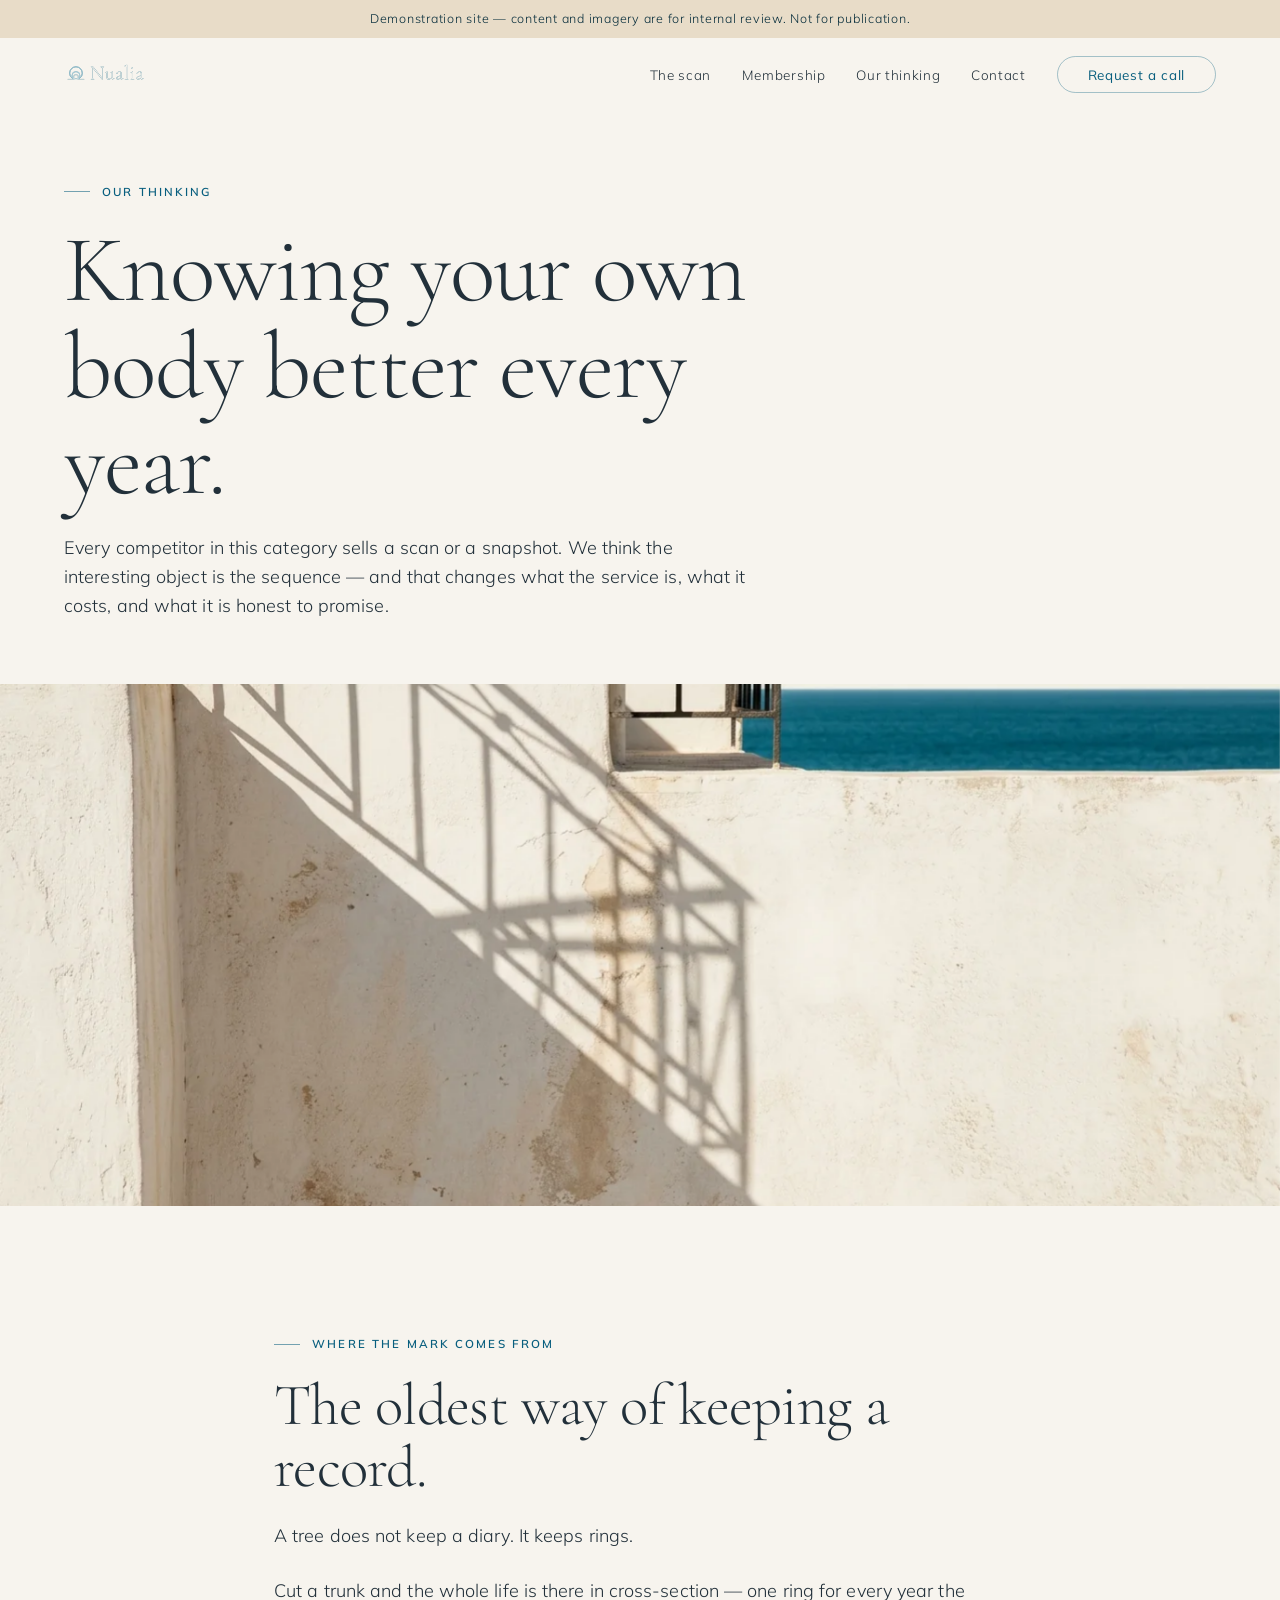
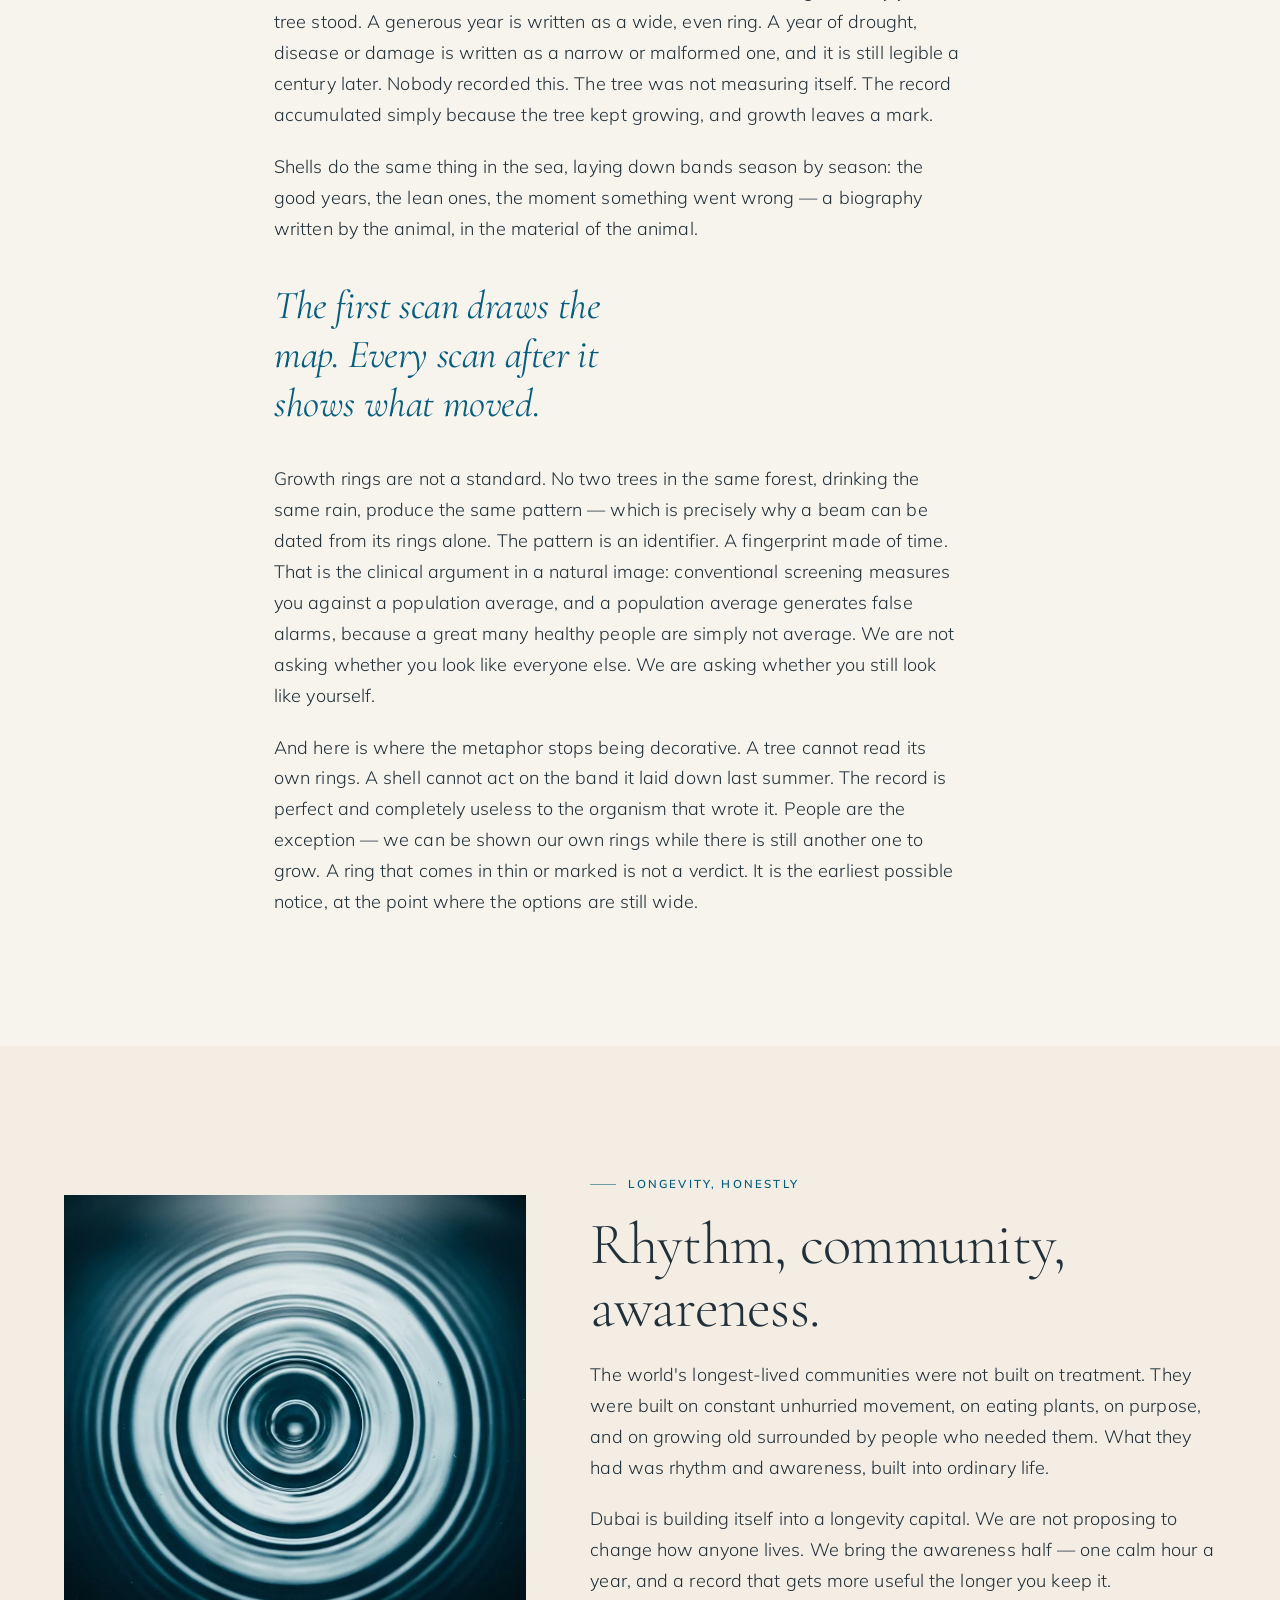
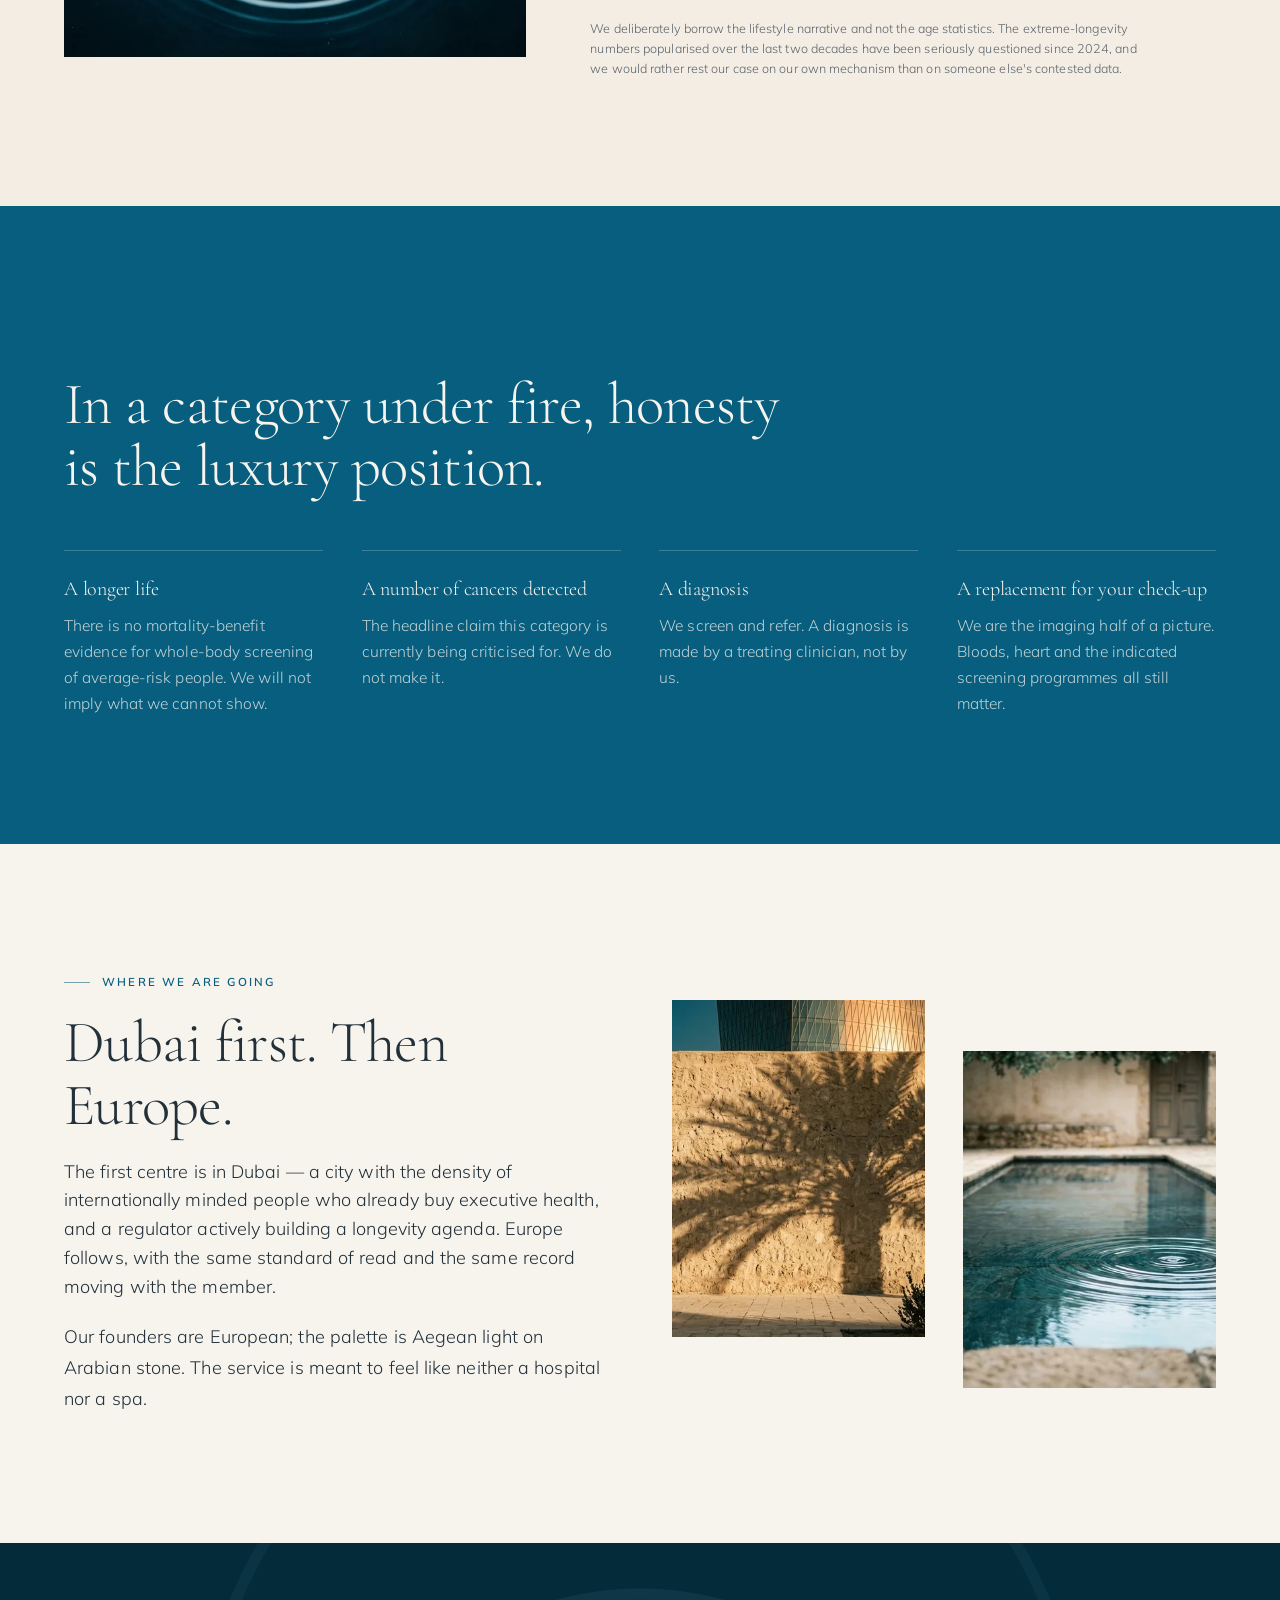
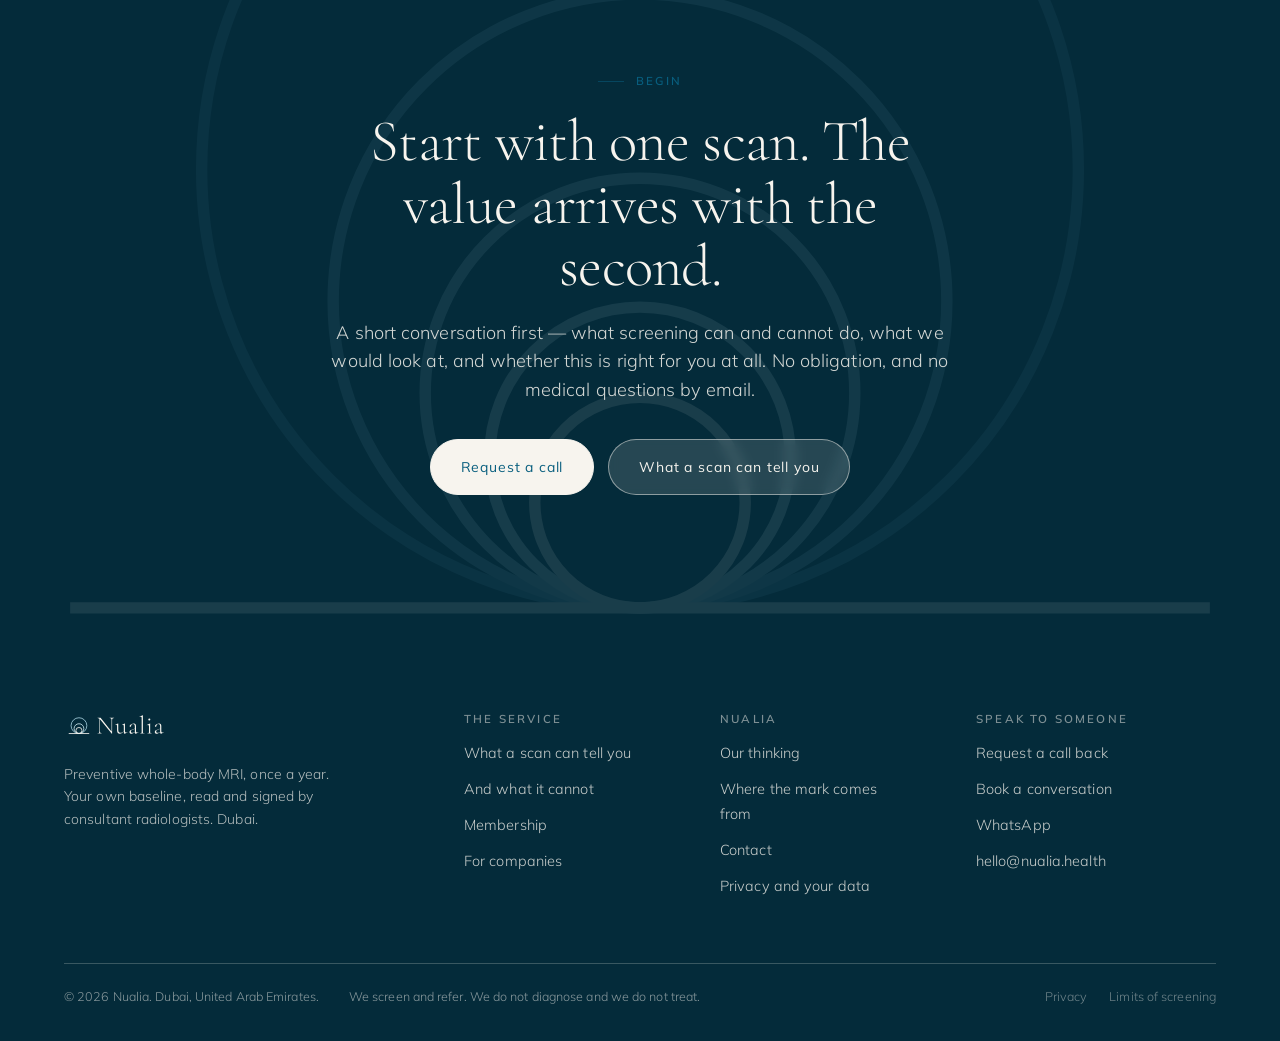
==== approach.html @ 4377509c "Nualia website: initial deploy to GitHub Pages" ====
<!doctype html>
<html lang="en">
<head>
<meta charset="utf-8">
<meta name="viewport" content="width=device-width,initial-scale=1">
<title>Our thinking | Nualia</title>
<meta name="description" content="Why a baseline rather than a scan, where the mark comes from, and what we will and will not claim.">
<meta name="robots" content="noindex,nofollow">
<meta property="og:title" content="Our thinking | Nualia">
<meta property="og:description" content="Why a baseline rather than a scan, where the mark comes from, and what we will and will not claim.">
<meta property="og:type" content="website">
<meta name="theme-color" content="#085E7E">
<link rel="icon" href="assets/logo/favicon.svg" type="image/svg+xml">
<link rel="stylesheet" href="assets/css/site.css">
</head>
<body data-page="approach">
<div class="demo">Demonstration site — content and imagery are for internal review. Not for publication.</div>
<header class="hdr is-stuck">
  <a class="hdr__logo" href="index.html" aria-label="Nualia — home">
    <span style="position:relative;display:block">
      <img class="lit" src="assets/logo/wordmark.svg" alt="Nualia">
      <img class="rev" src="assets/logo/wordmark-reversed.svg" alt="" aria-hidden="true">
    </span>
  </a>
  <button class="hdr__burger" aria-label="Menu" aria-expanded="false"><i></i><i></i></button>
  <nav class="hdr__nav"><a href="the-scan.html">The scan</a><a href="membership.html">Membership</a><a href="approach.html">Our thinking</a><a href="contact.html">Contact</a><a class="btn btn--ghost" href="contact.html">Request a call</a></nav>
</header>
<section class="opener">
  <div class="wrap">
    <p class="eyebrow" data-rise>Our thinking</p>
    <h1 class="d1" data-rise="60">Knowing your own body better every year.</h1>
    <p class="lede" data-rise="120">
      Every competitor in this category sells a scan or a snapshot. We think the
      interesting object is the sequence — and that changes what the service is,
      what it costs, and what it is honest to promise.
    </p>
  </div>
</section>
<section class="band"><img src="assets/img/aegean-stone.webp" srcset="assets/img/aegean-stone-sm.webp 900w, assets/img/aegean-stone.webp 1600w" sizes="100vw" alt="Aegean light falling across cut stone" loading="lazy" decoding="async"></section><section class="section" id="ring">
  <div class="wrap" style="max-width:860px">
    <p class="eyebrow" data-rise>Where the mark comes from</p>
    <h2 class="d2" data-rise="60">The oldest way of keeping a record.</h2>
    <p class="lede" style="margin:22px 0 26px" data-rise="100">
      A tree does not keep a diary. It keeps rings.
    </p>
    <p data-rise="120">
      Cut a trunk and the whole life is there in cross-section — one ring for every year
      the tree stood. A generous year is written as a wide, even ring. A year of drought,
      disease or damage is written as a narrow or malformed one, and it is still legible
      a century later. Nobody recorded this. The tree was not measuring itself. The record
      accumulated simply because the tree kept growing, and growth leaves a mark.
    </p>
    <p data-rise="140">
      Shells do the same thing in the sea, laying down bands season by season: the good
      years, the lean ones, the moment something went wrong — a biography written by the
      animal, in the material of the animal.
    </p>
    <p class="pull" style="margin:36px 0" data-rise="160">
      The first scan draws the map. Every scan after it shows what moved.
    </p>
    <p data-rise="180">
      Growth rings are not a standard. No two trees in the same forest, drinking the same
      rain, produce the same pattern — which is precisely why a beam can be dated from its
      rings alone. The pattern is an identifier. A fingerprint made of time. That is the
      clinical argument in a natural image: conventional screening measures you against a
      population average, and a population average generates false alarms, because a great
      many healthy people are simply not average. We are not asking whether you look like
      everyone else. We are asking whether you still look like yourself.
    </p>
    <p data-rise="200">
      And here is where the metaphor stops being decorative. A tree cannot read its own
      rings. A shell cannot act on the band it laid down last summer. The record is
      perfect and completely useless to the organism that wrote it. People are the
      exception — we can be shown our own rings while there is still another one to grow.
      A ring that comes in thin or marked is not a verdict. It is the earliest possible
      notice, at the point where the options are still wide.
    </p>
  </div>
</section><section class="section bg-dune">
  <div class="wrap">
    <div class="split split--wide-r">
      <figure class="figure figure--square zoom" style="margin:0" data-rise>
        <img src="assets/img/ripples.webp" srcset="assets/img/ripples-sm.webp 900w, assets/img/ripples.webp 1600w" sizes="(min-width:900px) 42vw, 100vw" alt="Concentric ripples crossing still water" loading="lazy" decoding="async">
      </figure>
      <div class="stack">
        <p class="eyebrow" data-rise>Longevity, honestly</p>
        <h2 class="d2" data-rise="60">Rhythm, community, awareness.</h2>
        <p data-rise="120">
          The world's longest-lived communities were not built on treatment. They were
          built on constant unhurried movement, on eating plants, on purpose, and on
          growing old surrounded by people who needed them. What they had was rhythm and
          awareness, built into ordinary life.
        </p>
        <p data-rise="150">
          Dubai is building itself into a longevity capital. We are not proposing to
          change how anyone lives. We bring the awareness half — one calm hour a year,
          and a record that gets more useful the longer you keep it.
        </p>
        <p class="note" style="margin-top:8px" data-rise="170">
          We deliberately borrow the lifestyle narrative and not the age statistics. The
          extreme-longevity numbers popularised over the last two decades have been
          seriously questioned since 2024, and we would rather rest our case on our own
          mechanism than on someone else's contested data.
        </p>
      </div>
    </div>
  </div>
</section><section class="section bg-lagoon">
  <div class="wrap">
    <div style="max-width:720px;margin-bottom:clamp(32px,4vw,54px)">
      <p class="eyebrow" data-rise>What we will never claim</p>
      <h2 class="d2" data-rise="60">In a category under fire, honesty is the luxury position.</h2>
    </div>
    <div class="cards cards--4"><div class="card" data-rise="0"><h3 class="d4">A longer life</h3><p>There is no mortality-benefit evidence for whole-body screening of average-risk people. We will not imply what we cannot show.</p></div><div class="card" data-rise="70"><h3 class="d4">A number of cancers detected</h3><p>The headline claim this category is currently being criticised for. We do not make it.</p></div><div class="card" data-rise="140"><h3 class="d4">A diagnosis</h3><p>We screen and refer. A diagnosis is made by a treating clinician, not by us.</p></div><div class="card" data-rise="210"><h3 class="d4">A replacement for your check-up</h3><p>We are the imaging half of a picture. Bloods, heart and the indicated screening programmes all still matter.</p></div></div>
  </div>
</section><section class="section">
  <div class="wrap">
    <div class="split">
      <div class="stack">
        <p class="eyebrow" data-rise>Where we are going</p>
        <h2 class="d2" data-rise="60">Dubai first. Then Europe.</h2>
        <p class="lede" data-rise="120">
          The first centre is in Dubai — a city with the density of internationally minded
          people who already buy executive health, and a regulator actively building a
          longevity agenda. Europe follows, with the same standard of read and the same
          record moving with the member.
        </p>
        <p data-rise="150">
          Our founders are European; the palette is Aegean light on Arabian stone. The
          service is meant to feel like neither a hospital nor a spa.
        </p>
      </div>
      <div class="cards cards--2" data-rise="90">
        <figure class="figure figure--tall zoom" style="margin:0"><img src="assets/img/dubai.webp" srcset="assets/img/dubai-sm.webp 900w, assets/img/dubai.webp 1600w" sizes="(min-width:900px) 24vw, 50vw" alt="Dubai at golden hour, seen low and quiet" loading="lazy" decoding="async"></figure>
        <figure class="figure figure--tall zoom" style="margin:0;margin-top:clamp(20px,4vw,56px)"><img src="assets/img/courtyard-water.webp" srcset="assets/img/courtyard-water-sm.webp 900w, assets/img/courtyard-water.webp 1600w" sizes="(min-width:900px) 24vw, 50vw" alt="Still water in a shaded courtyard" loading="lazy" decoding="async"></figure>
      </div>
    </div>
  </div>
</section><section class="section bg-deep bleed">
  <img class="bleed__mark" src="assets/logo/mark-reversed.svg" alt="" aria-hidden="true">
  <div class="wrap centred" style="position:relative;max-width:760px">
    <p class="eyebrow centred" data-rise>Begin</p>
    <h2 class="d2" data-rise="60">Start with one scan. The value arrives with the second.</h2>
    <p class="lede" style="color:rgba(247,244,238,.85);margin-top:20px" data-rise="120">
      A short conversation first — what screening can and cannot do, what we would look at,
      and whether this is right for you at all. No obligation, and no medical questions by email.
    </p>
    <div class="btns" style="justify-content:center;margin-top:34px" data-rise="180">
      <a class="btn btn--light" href="contact.html">Request a call</a>
      <a class="btn btn--onhero" href="the-scan.html">What a scan can tell you</a>
    </div>
  </div>
</section>
<footer class="ftr">
  <div class="wrap">
    <div class="ftr__top">
      <div class="ftr__logo">
        <img src="assets/logo/wordmark-reversed.svg" alt="Nualia">
        <p class="small" style="color:rgba(247,244,238,.72);max-width:34ch">
          Preventive whole-body MRI, once a year. Your own baseline, read and signed
          by consultant radiologists. Dubai.
        </p>
      </div>
      <div>
        <h4>The service</h4>
        <ul>
          <li><a href="the-scan.html">What a scan can tell you</a></li>
          <li><a href="the-scan.html#limits">And what it cannot</a></li>
          <li><a href="membership.html">Membership</a></li>
          <li><a href="membership.html#corporate">For companies</a></li>
        </ul>
      </div>
      <div>
        <h4>Nualia</h4>
        <ul>
          <li><a href="approach.html">Our thinking</a></li>
          <li><a href="approach.html#ring">Where the mark comes from</a></li>
          <li><a href="contact.html">Contact</a></li>
          <li><a href="privacy.html">Privacy and your data</a></li>
        </ul>
      </div>
      <div>
        <h4>Speak to someone</h4>
        <ul>
          <li><a href="contact.html">Request a call back</a></li>
          <li><a href="contact.html#book">Book a conversation</a></li>
          <li><a href="contact.html#whatsapp">WhatsApp</a></li>
          <li><a href="mailto:hello@nualia.health">hello@nualia.health</a></li>
        </ul>
      </div>
    </div>
    <div class="ftr__bottom">
      <span>&copy; 2026 Nualia. Dubai, United Arab Emirates.</span>
      <span>We screen and refer. We do not diagnose and we do not treat.</span>
      <nav>
        <a href="privacy.html">Privacy</a>
        <a href="the-scan.html#limits">Limits of screening</a>
      </nav>
    </div>
  </div>
</footer>
<script src="assets/js/site.js" defer></script>
</body>
</html>
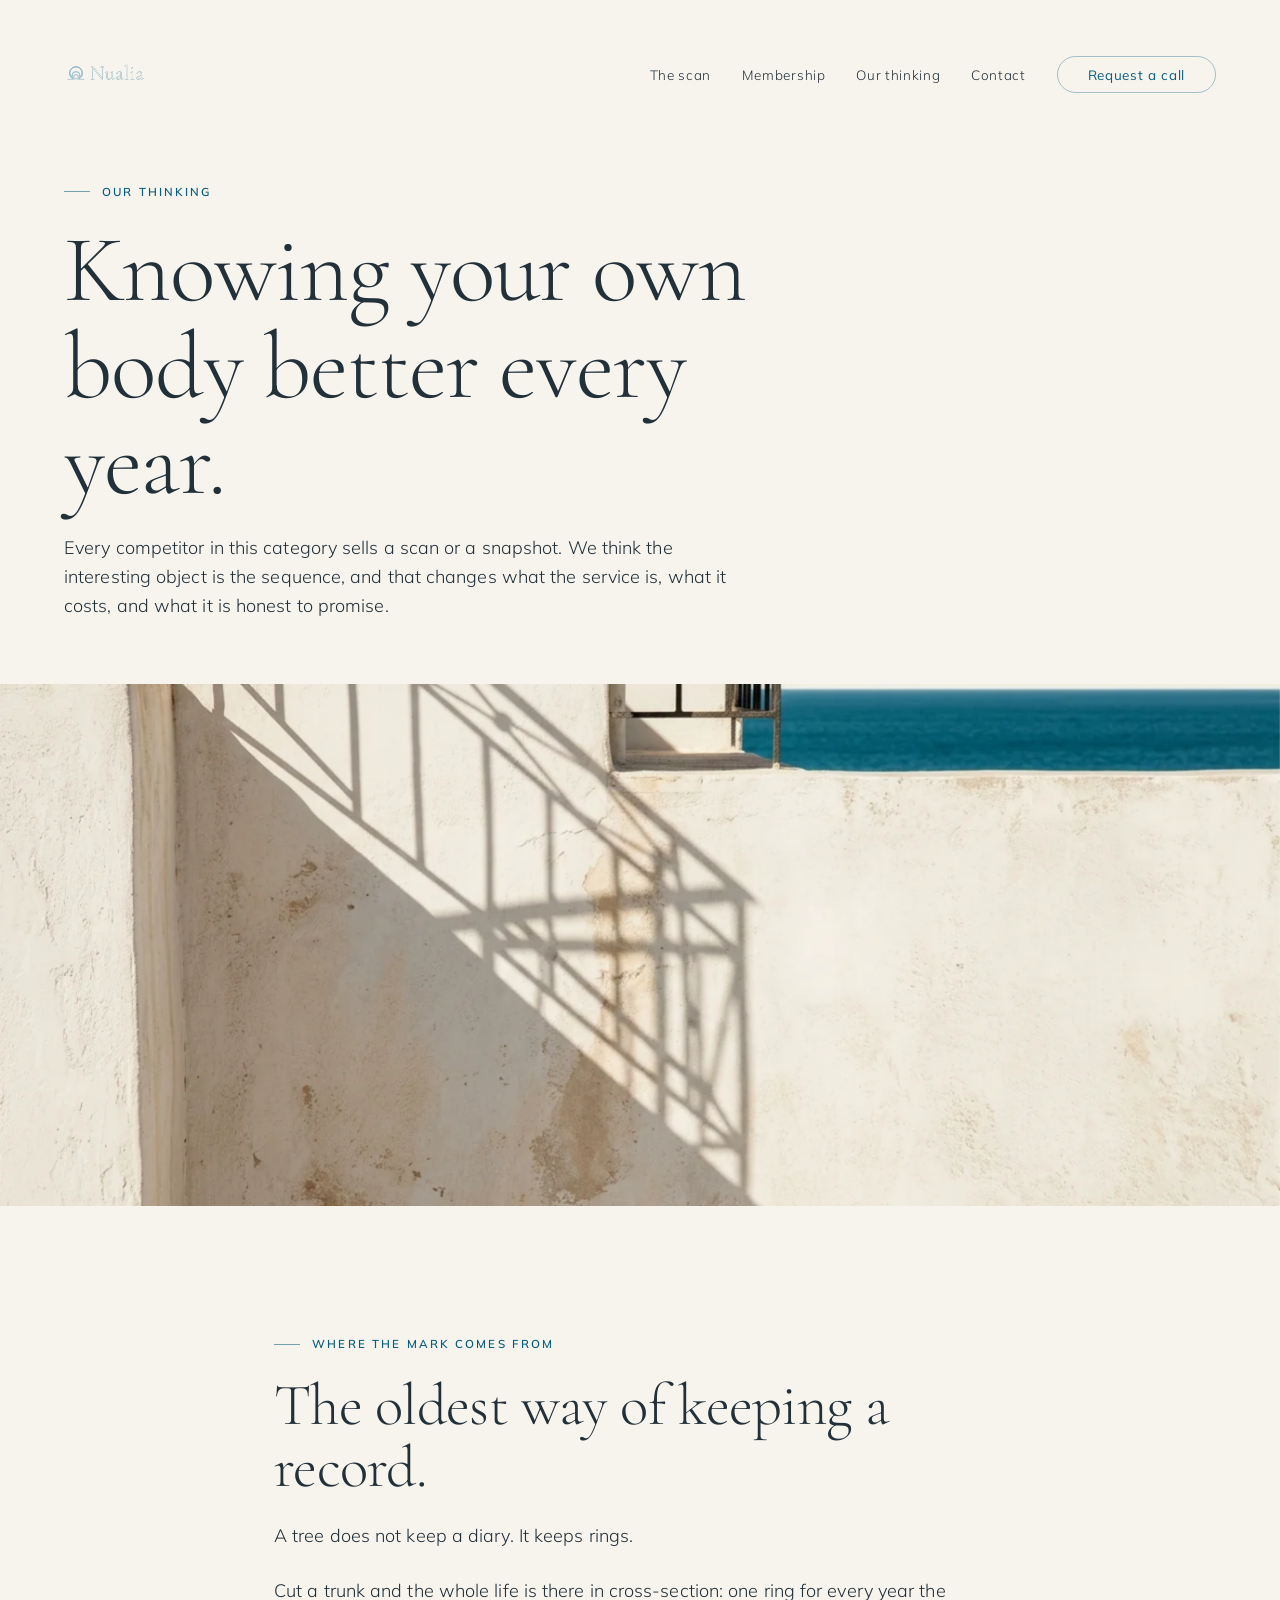
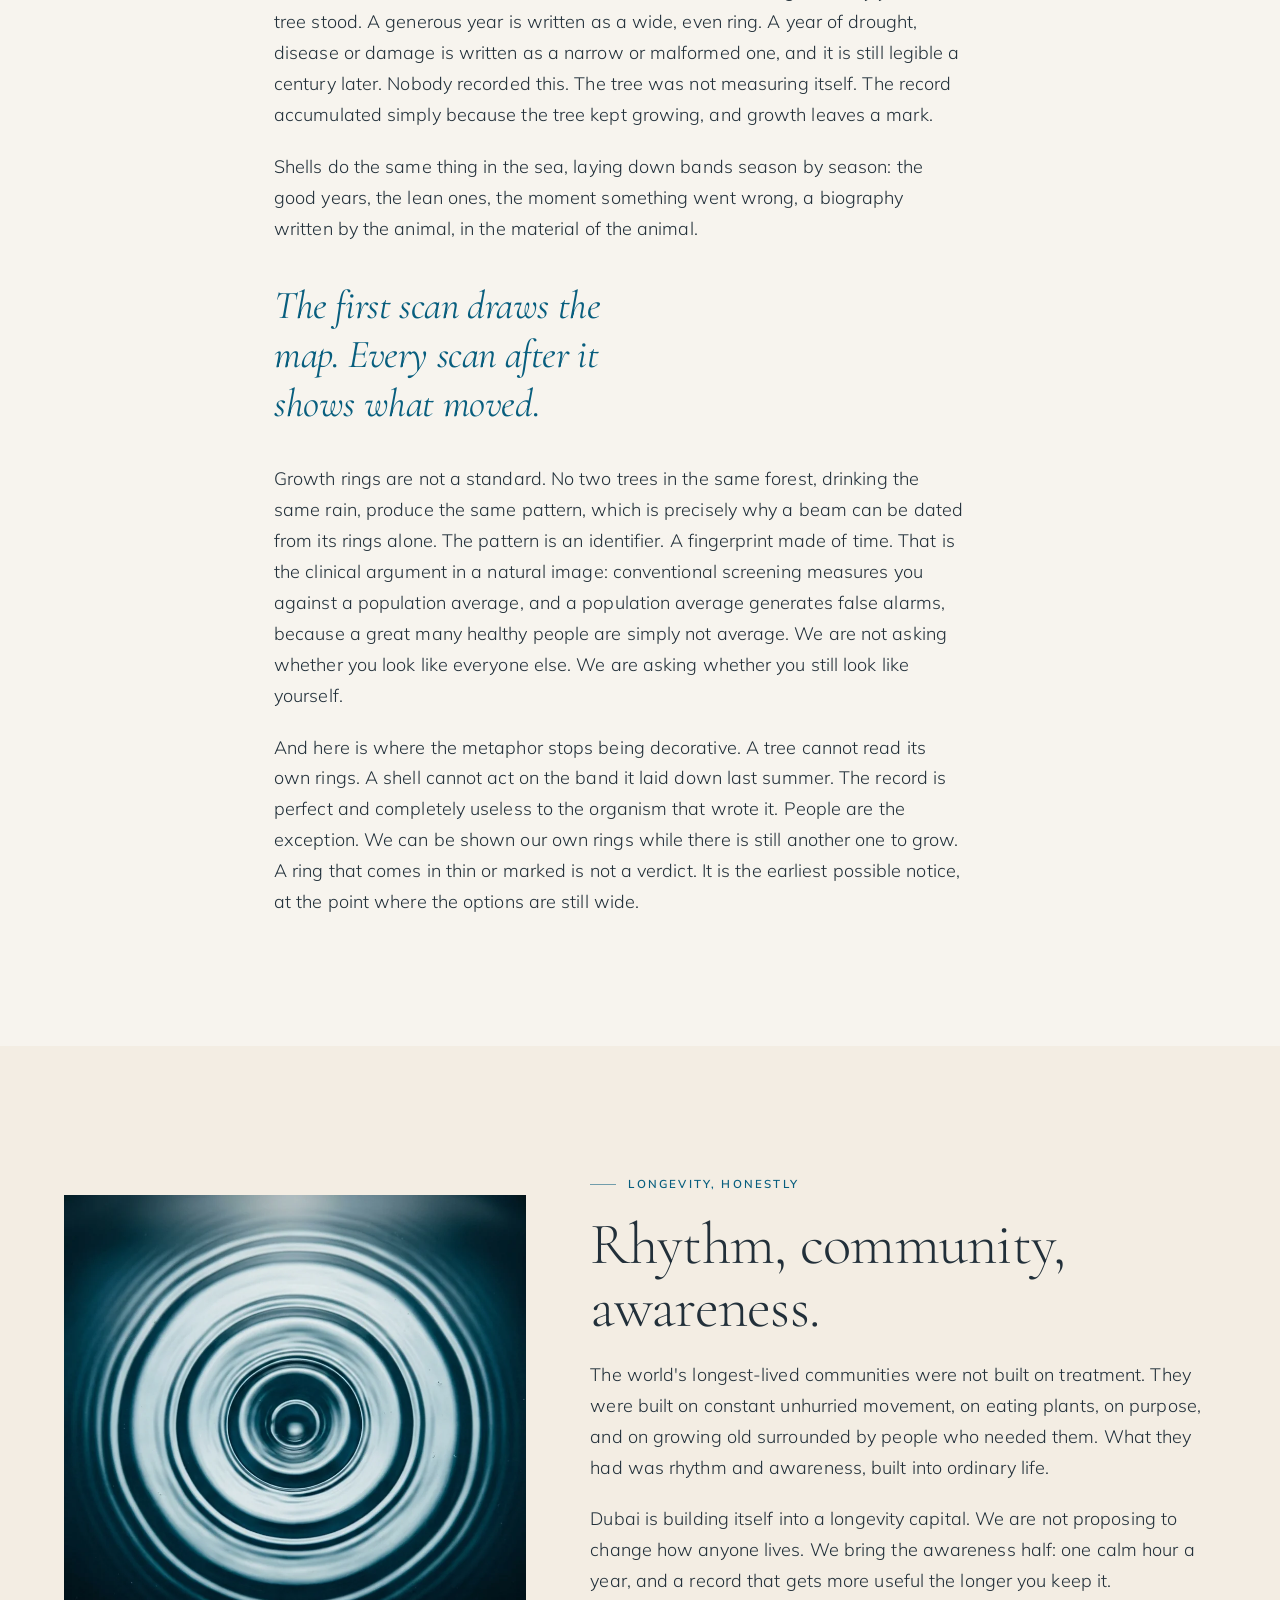
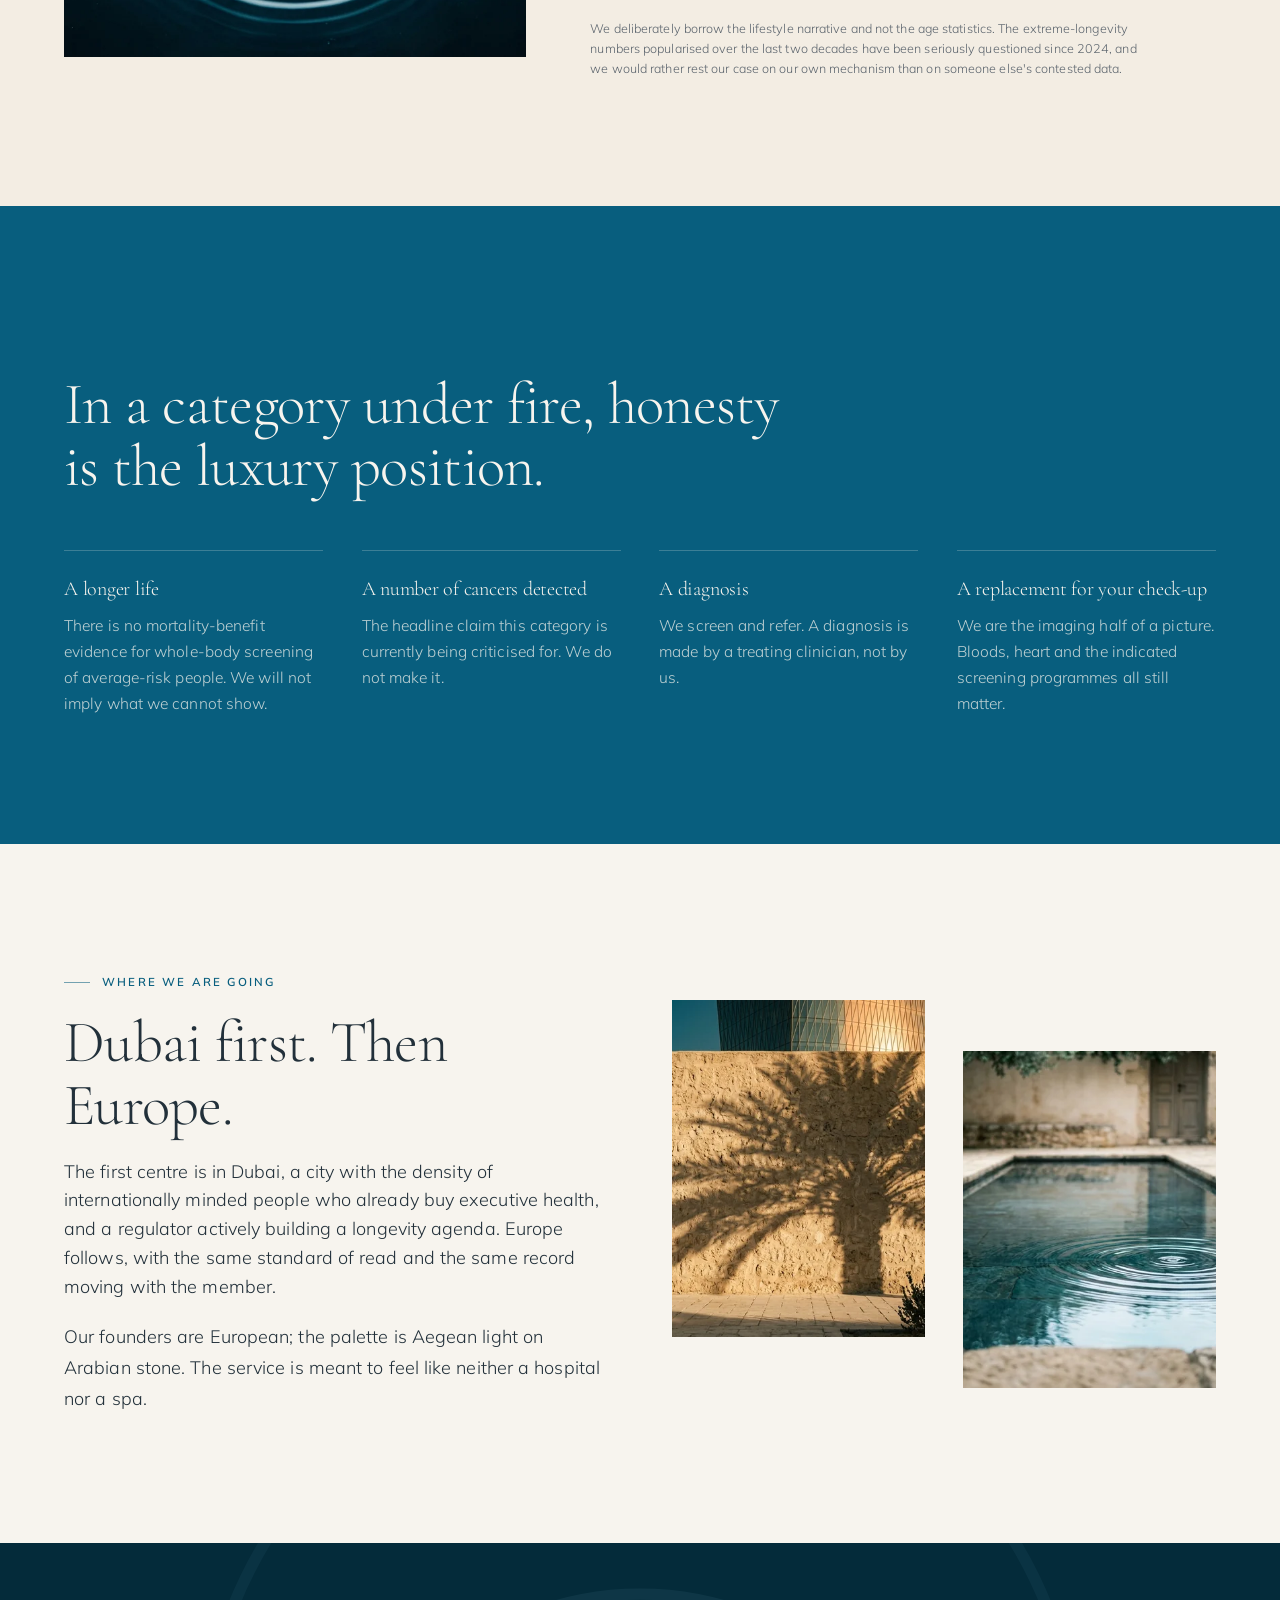
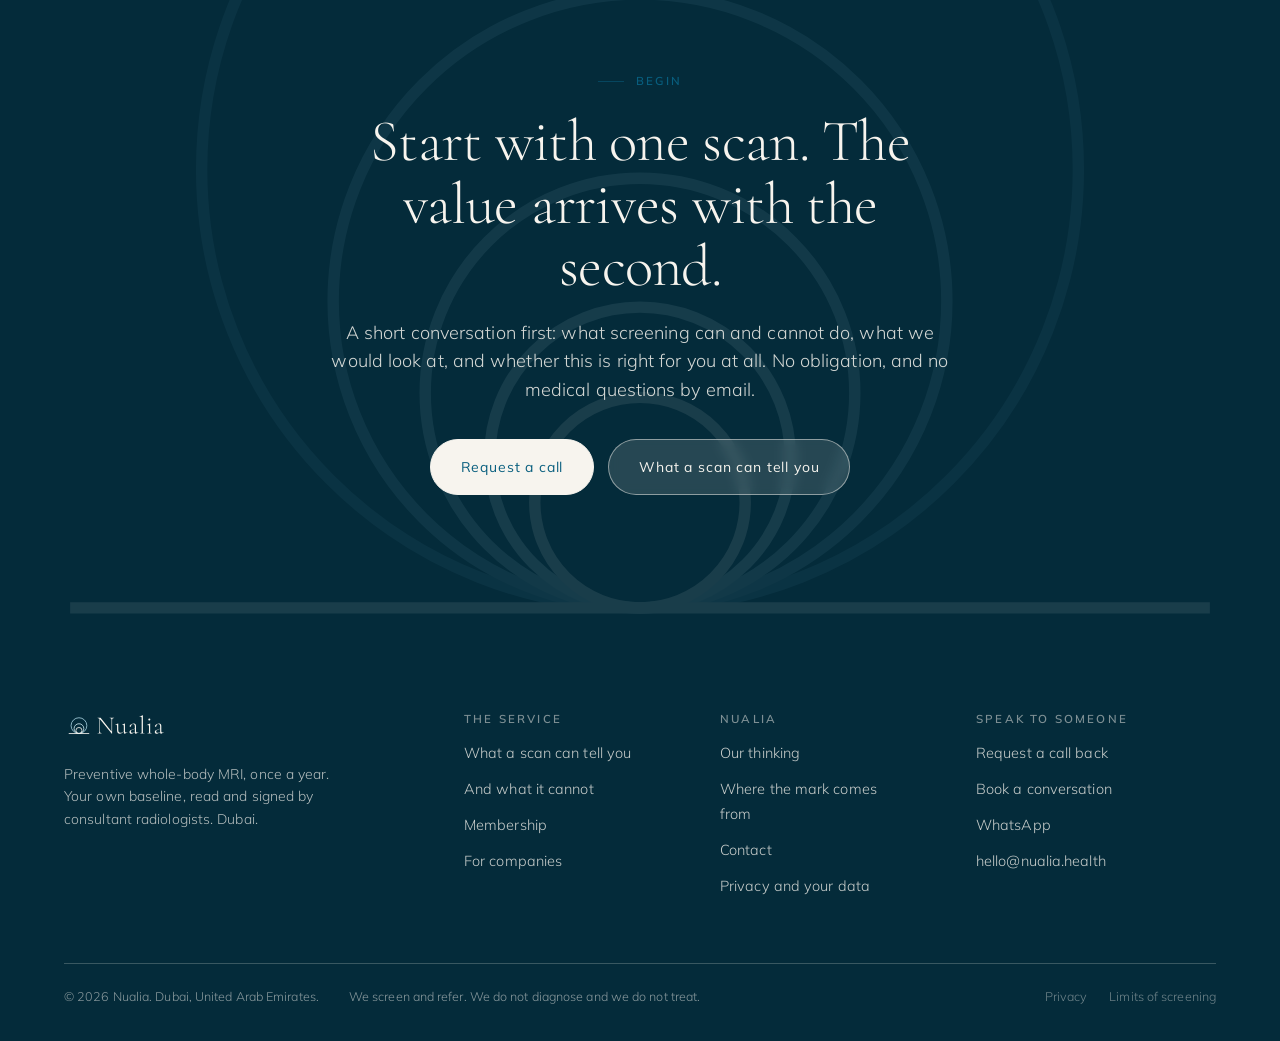
==== commit e008a342: "Remove demonstration banner and replace em dashes" ====
--- a/approach.html
+++ b/approach.html
@@ -14,9 +14,8 @@
 <link rel="stylesheet" href="assets/css/site.css">
 </head>
 <body data-page="approach">
-<div class="demo">Demonstration site — content and imagery are for internal review. Not for publication.</div>
 <header class="hdr is-stuck">
-  <a class="hdr__logo" href="index.html" aria-label="Nualia — home">
+  <a class="hdr__logo" href="index.html" aria-label="Nualia home">
     <span style="position:relative;display:block">
       <img class="lit" src="assets/logo/wordmark.svg" alt="Nualia">
       <img class="rev" src="assets/logo/wordmark-reversed.svg" alt="" aria-hidden="true">
@@ -31,7 +30,7 @@
     <h1 class="d1" data-rise="60">Knowing your own body better every year.</h1>
     <p class="lede" data-rise="120">
       Every competitor in this category sells a scan or a snapshot. We think the
-      interesting object is the sequence — and that changes what the service is,
+      interesting object is the sequence, and that changes what the service is,
       what it costs, and what it is honest to promise.
     </p>
   </div>
@@ -44,7 +43,7 @@
       A tree does not keep a diary. It keeps rings.
     </p>
     <p data-rise="120">
-      Cut a trunk and the whole life is there in cross-section — one ring for every year
+      Cut a trunk and the whole life is there in cross-section: one ring for every year
       the tree stood. A generous year is written as a wide, even ring. A year of drought,
       disease or damage is written as a narrow or malformed one, and it is still legible
       a century later. Nobody recorded this. The tree was not measuring itself. The record
@@ -52,7 +51,7 @@
     </p>
     <p data-rise="140">
       Shells do the same thing in the sea, laying down bands season by season: the good
-      years, the lean ones, the moment something went wrong — a biography written by the
+      years, the lean ones, the moment something went wrong, a biography written by the
       animal, in the material of the animal.
     </p>
     <p class="pull" style="margin:36px 0" data-rise="160">
@@ -60,7 +59,7 @@
     </p>
     <p data-rise="180">
       Growth rings are not a standard. No two trees in the same forest, drinking the same
-      rain, produce the same pattern — which is precisely why a beam can be dated from its
+      rain, produce the same pattern, which is precisely why a beam can be dated from its
       rings alone. The pattern is an identifier. A fingerprint made of time. That is the
       clinical argument in a natural image: conventional screening measures you against a
       population average, and a population average generates false alarms, because a great
@@ -71,7 +70,7 @@
       And here is where the metaphor stops being decorative. A tree cannot read its own
       rings. A shell cannot act on the band it laid down last summer. The record is
       perfect and completely useless to the organism that wrote it. People are the
-      exception — we can be shown our own rings while there is still another one to grow.
+      exception. We can be shown our own rings while there is still another one to grow.
       A ring that comes in thin or marked is not a verdict. It is the earliest possible
       notice, at the point where the options are still wide.
     </p>
@@ -93,7 +92,7 @@
         </p>
         <p data-rise="150">
           Dubai is building itself into a longevity capital. We are not proposing to
-          change how anyone lives. We bring the awareness half — one calm hour a year,
+          change how anyone lives. We bring the awareness half: one calm hour a year,
           and a record that gets more useful the longer you keep it.
         </p>
         <p class="note" style="margin-top:8px" data-rise="170">
@@ -120,7 +119,7 @@
         <p class="eyebrow" data-rise>Where we are going</p>
         <h2 class="d2" data-rise="60">Dubai first. Then Europe.</h2>
         <p class="lede" data-rise="120">
-          The first centre is in Dubai — a city with the density of internationally minded
+          The first centre is in Dubai, a city with the density of internationally minded
           people who already buy executive health, and a regulator actively building a
           longevity agenda. Europe follows, with the same standard of read and the same
           record moving with the member.
@@ -142,7 +141,7 @@
     <p class="eyebrow centred" data-rise>Begin</p>
     <h2 class="d2" data-rise="60">Start with one scan. The value arrives with the second.</h2>
     <p class="lede" style="color:rgba(247,244,238,.85);margin-top:20px" data-rise="120">
-      A short conversation first — what screening can and cannot do, what we would look at,
+      A short conversation first: what screening can and cannot do, what we would look at,
       and whether this is right for you at all. No obligation, and no medical questions by email.
     </p>
     <div class="btns" style="justify-content:center;margin-top:34px" data-rise="180">
--- a/assets/css/site.css
+++ b/assets/css/site.css
@@ -1,5 +1,5 @@
 /* ==========================================================================
-   Nualia — site stylesheet
+   Nualia: site stylesheet
    Built on the Oasis Light palette and the Cormorant Garamond / Mulish pairing.
    Nothing here invents a colour or a typeface; every token comes from the
    brand system. Cormorant is display-only above ~18px, per the type rule.
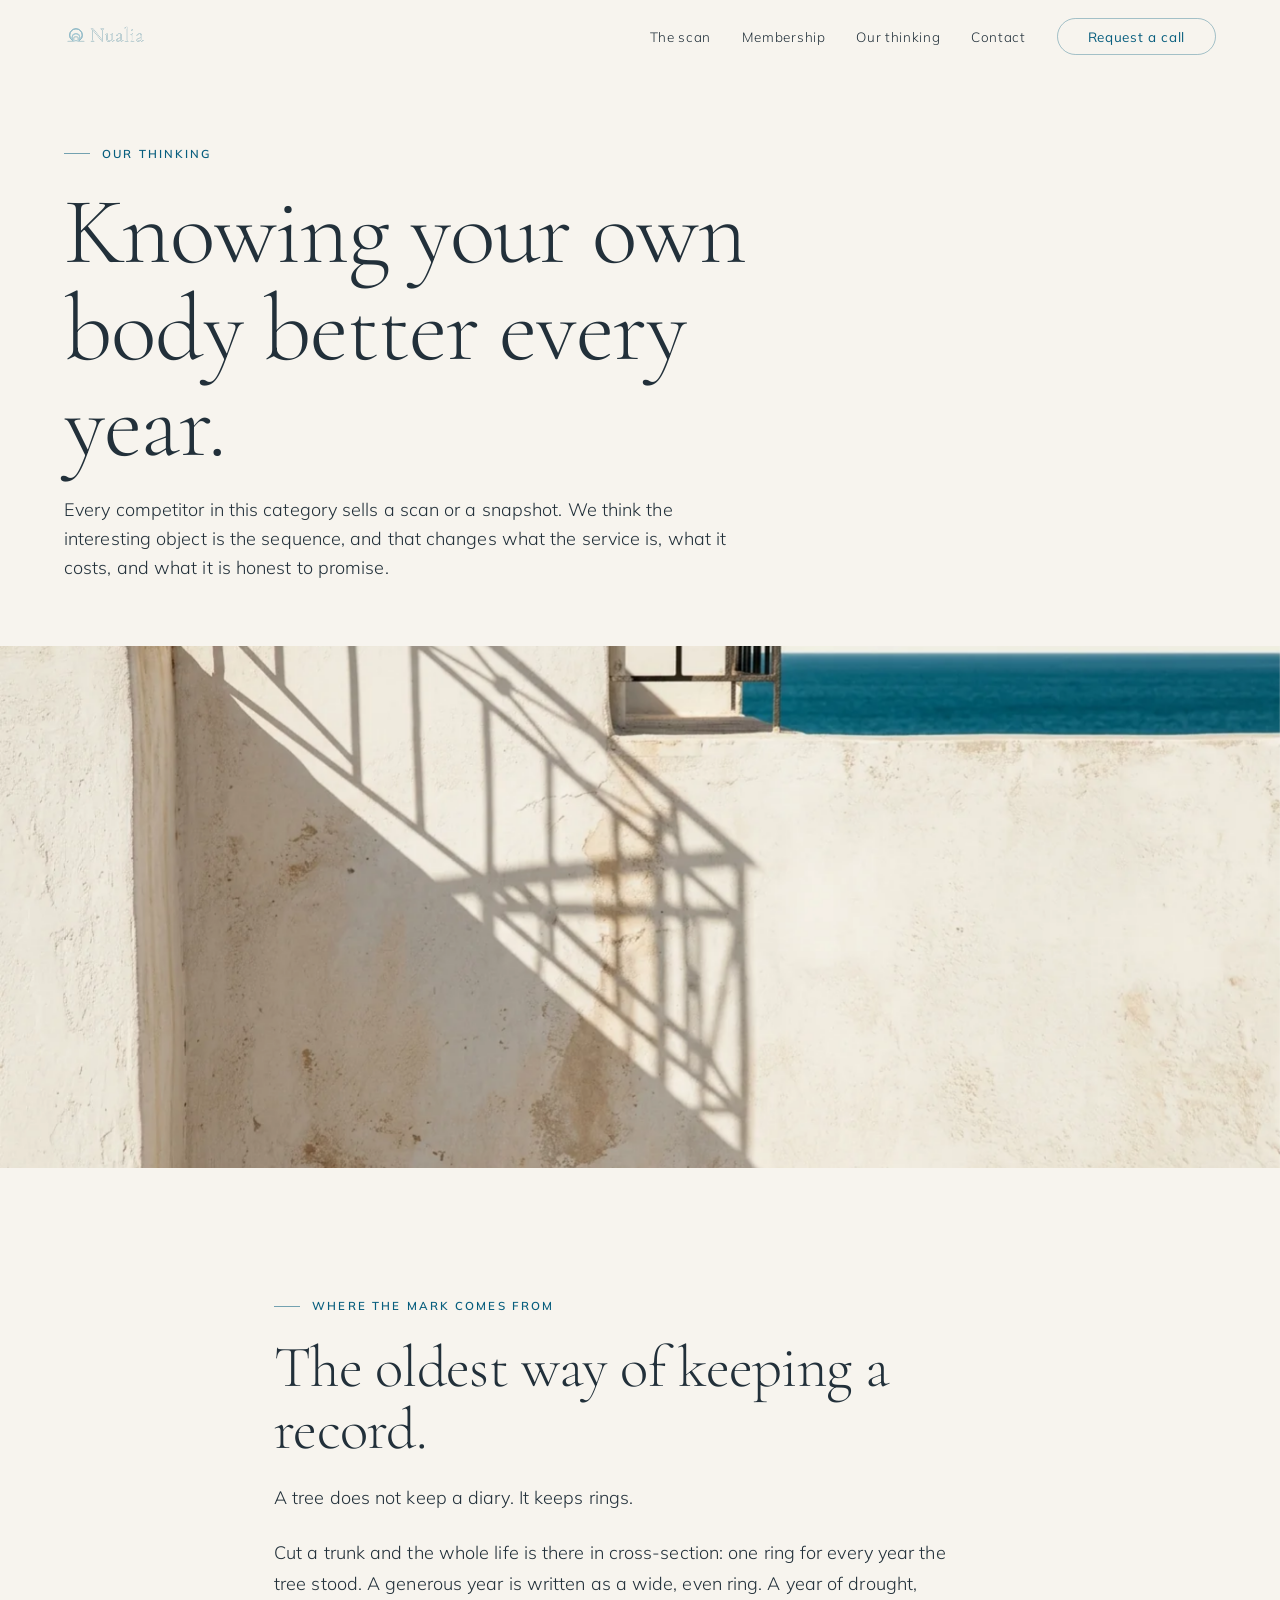
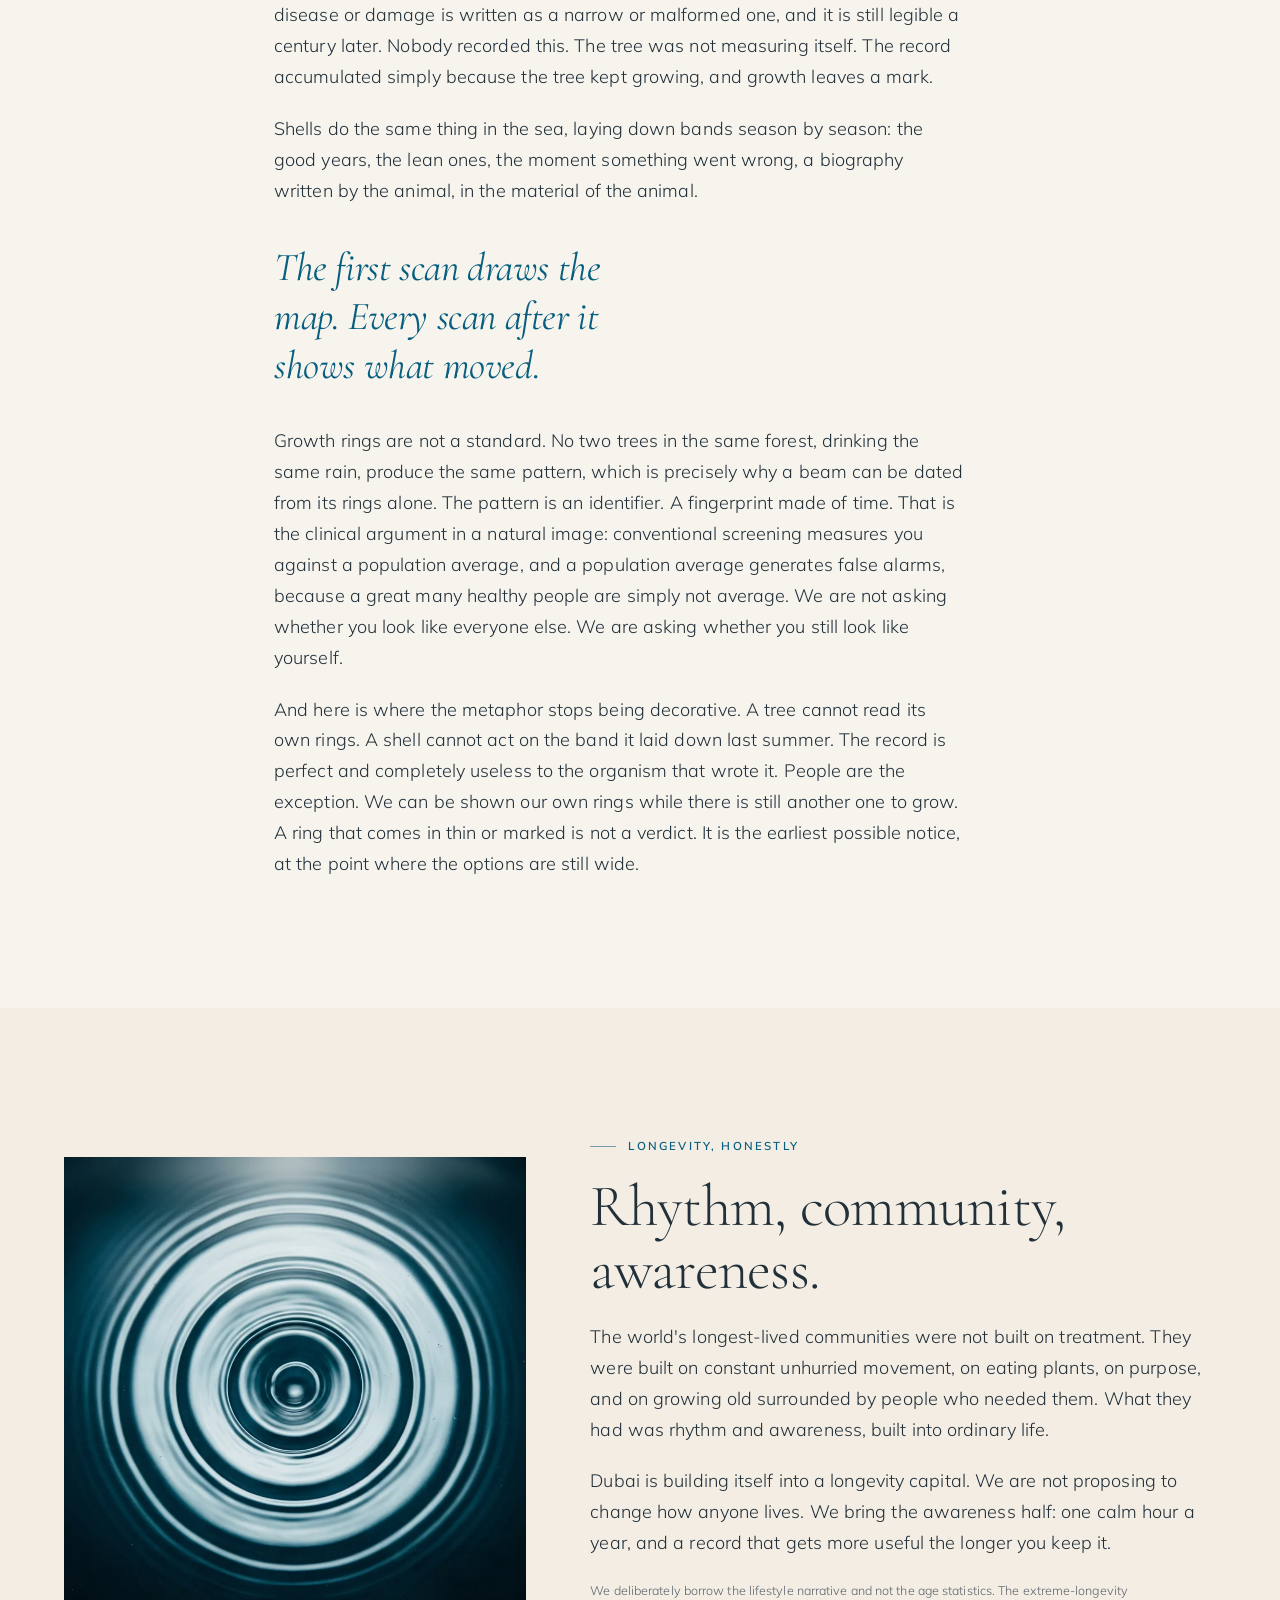
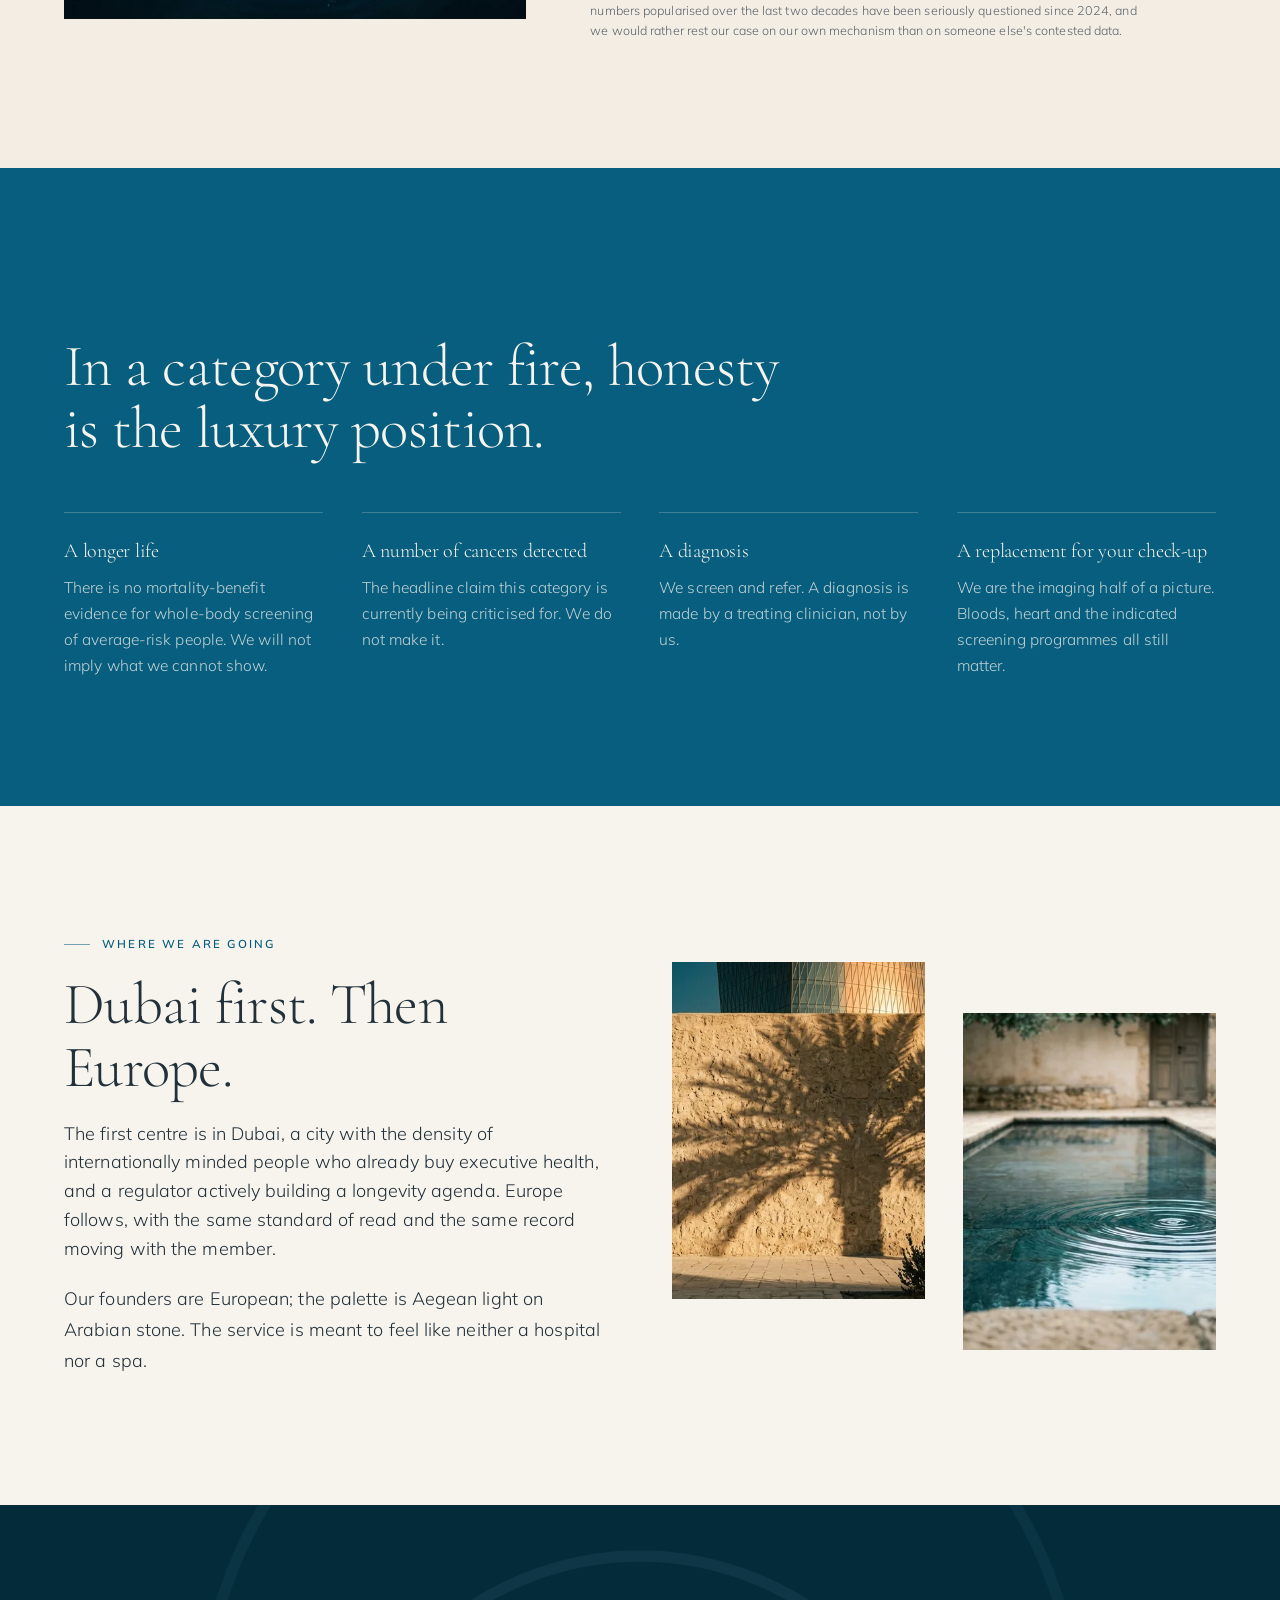
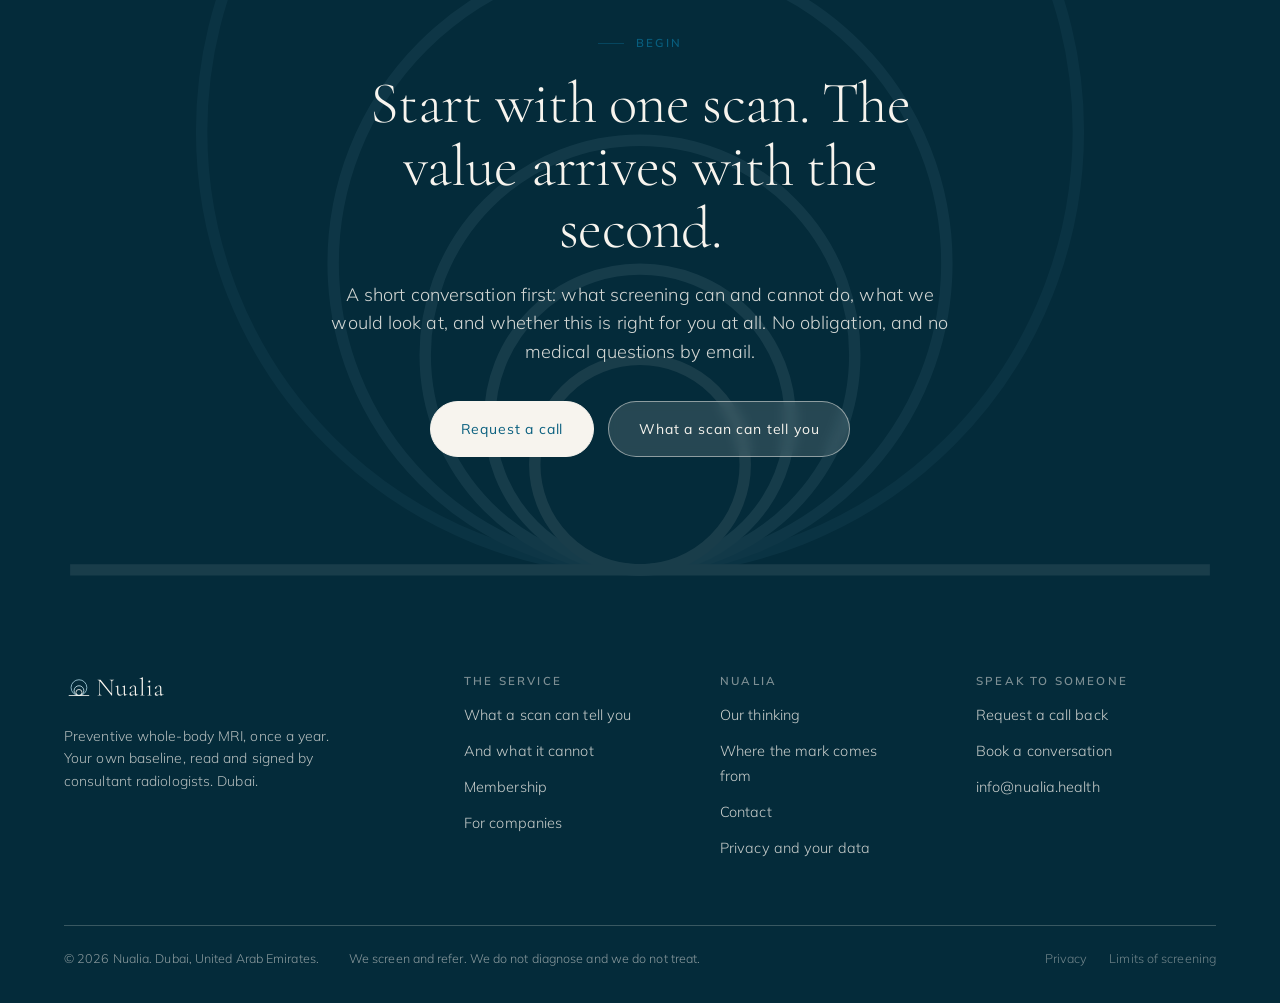
==== commit f20dbf27: "Wire the enquiry form to info@nualia.health, publish a full privacy notice, open the site to search " ====
--- a/approach.html
+++ b/approach.html
@@ -5,7 +5,6 @@
 <meta name="viewport" content="width=device-width,initial-scale=1">
 <title>Our thinking | Nualia</title>
 <meta name="description" content="Why a baseline rather than a scan, where the mark comes from, and what we will and will not claim.">
-<meta name="robots" content="noindex,nofollow">
 <meta property="og:title" content="Our thinking | Nualia">
 <meta property="og:description" content="Why a baseline rather than a scan, where the mark comes from, and what we will and will not claim.">
 <meta property="og:type" content="website">
@@ -183,8 +182,7 @@
         <ul>
           <li><a href="contact.html">Request a call back</a></li>
           <li><a href="contact.html#book">Book a conversation</a></li>
-          <li><a href="contact.html#whatsapp">WhatsApp</a></li>
-          <li><a href="mailto:hello@nualia.health">hello@nualia.health</a></li>
+          <li><a href="mailto:info@nualia.health">info@nualia.health</a></li>
         </ul>
       </div>
     </div>
--- a/assets/css/site.css
+++ b/assets/css/site.css
@@ -36,7 +36,7 @@
   --max:1280px;
   --measure:63ch;
 
-  --demo:38px;
+  --demo:0px;
   --ease:cubic-bezier(.22,.61,.36,1);
   --slow:cubic-bezier(.16,1,.3,1);
 }
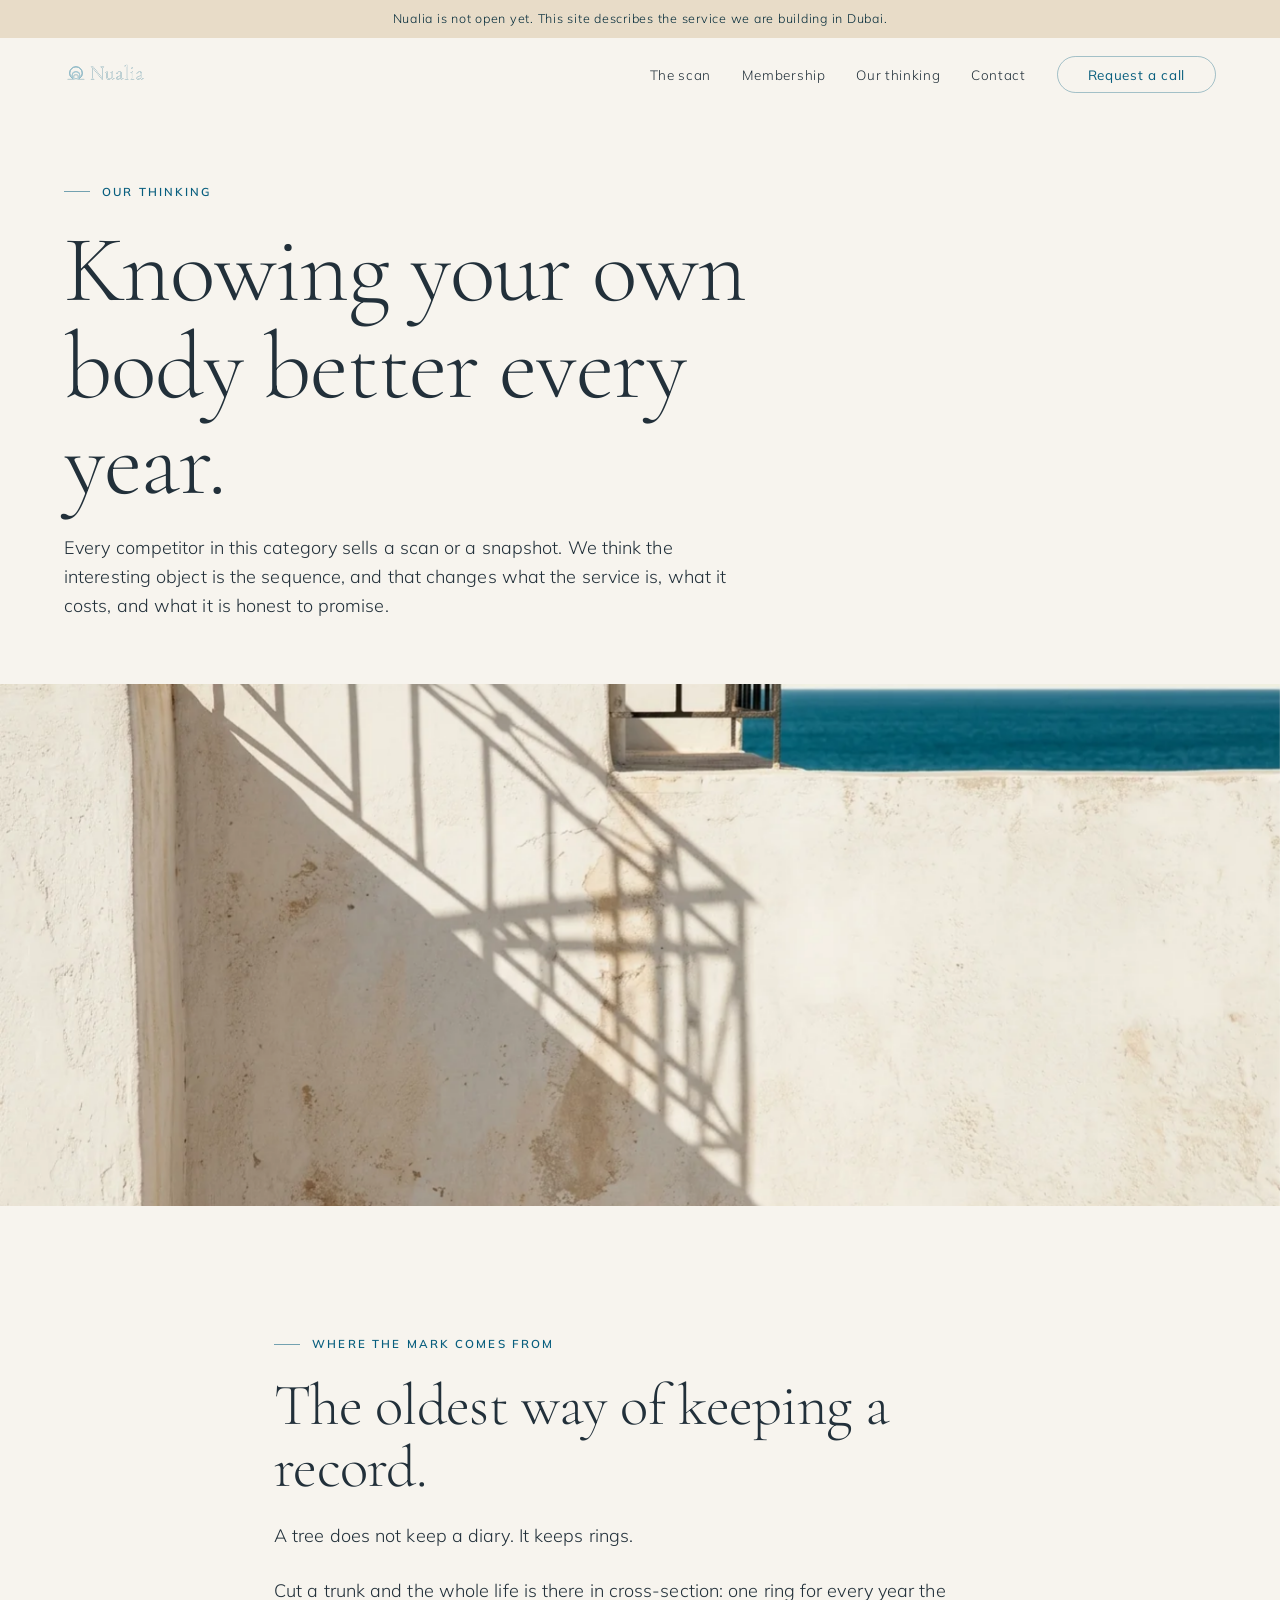
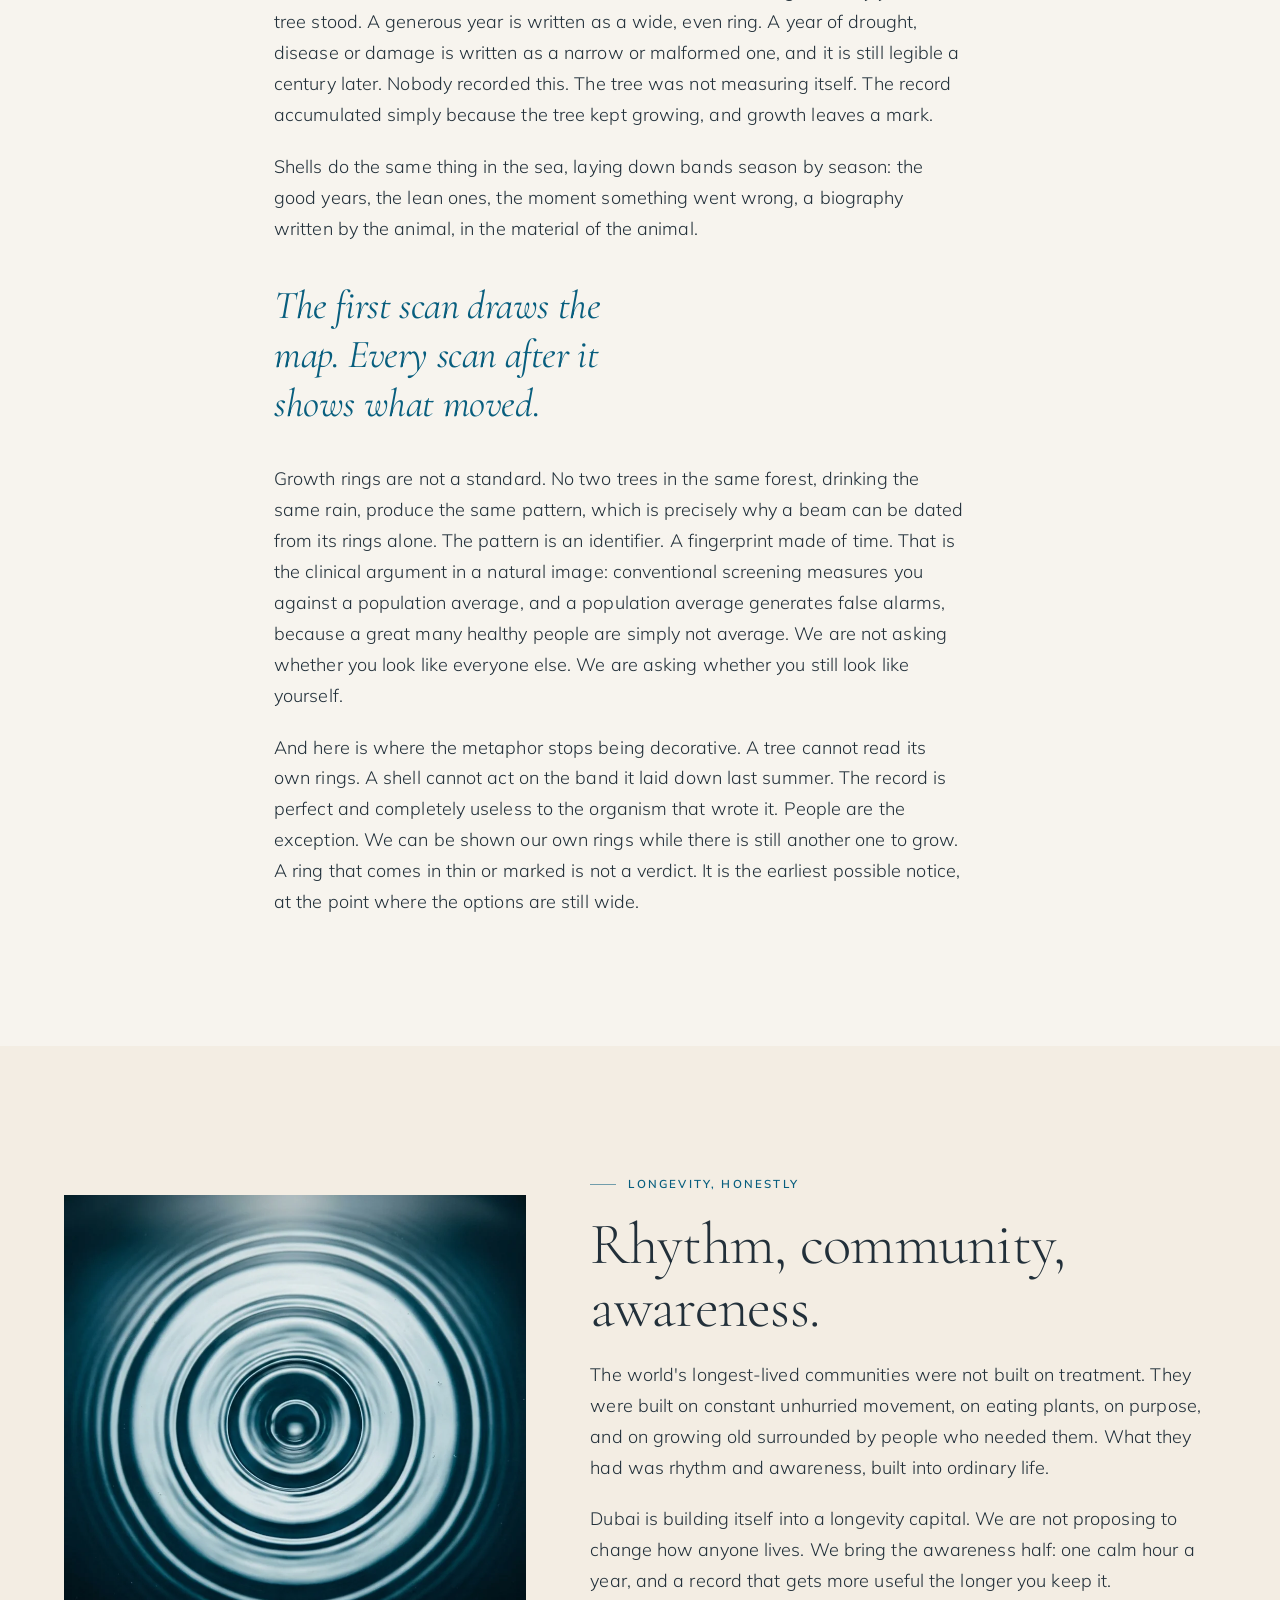
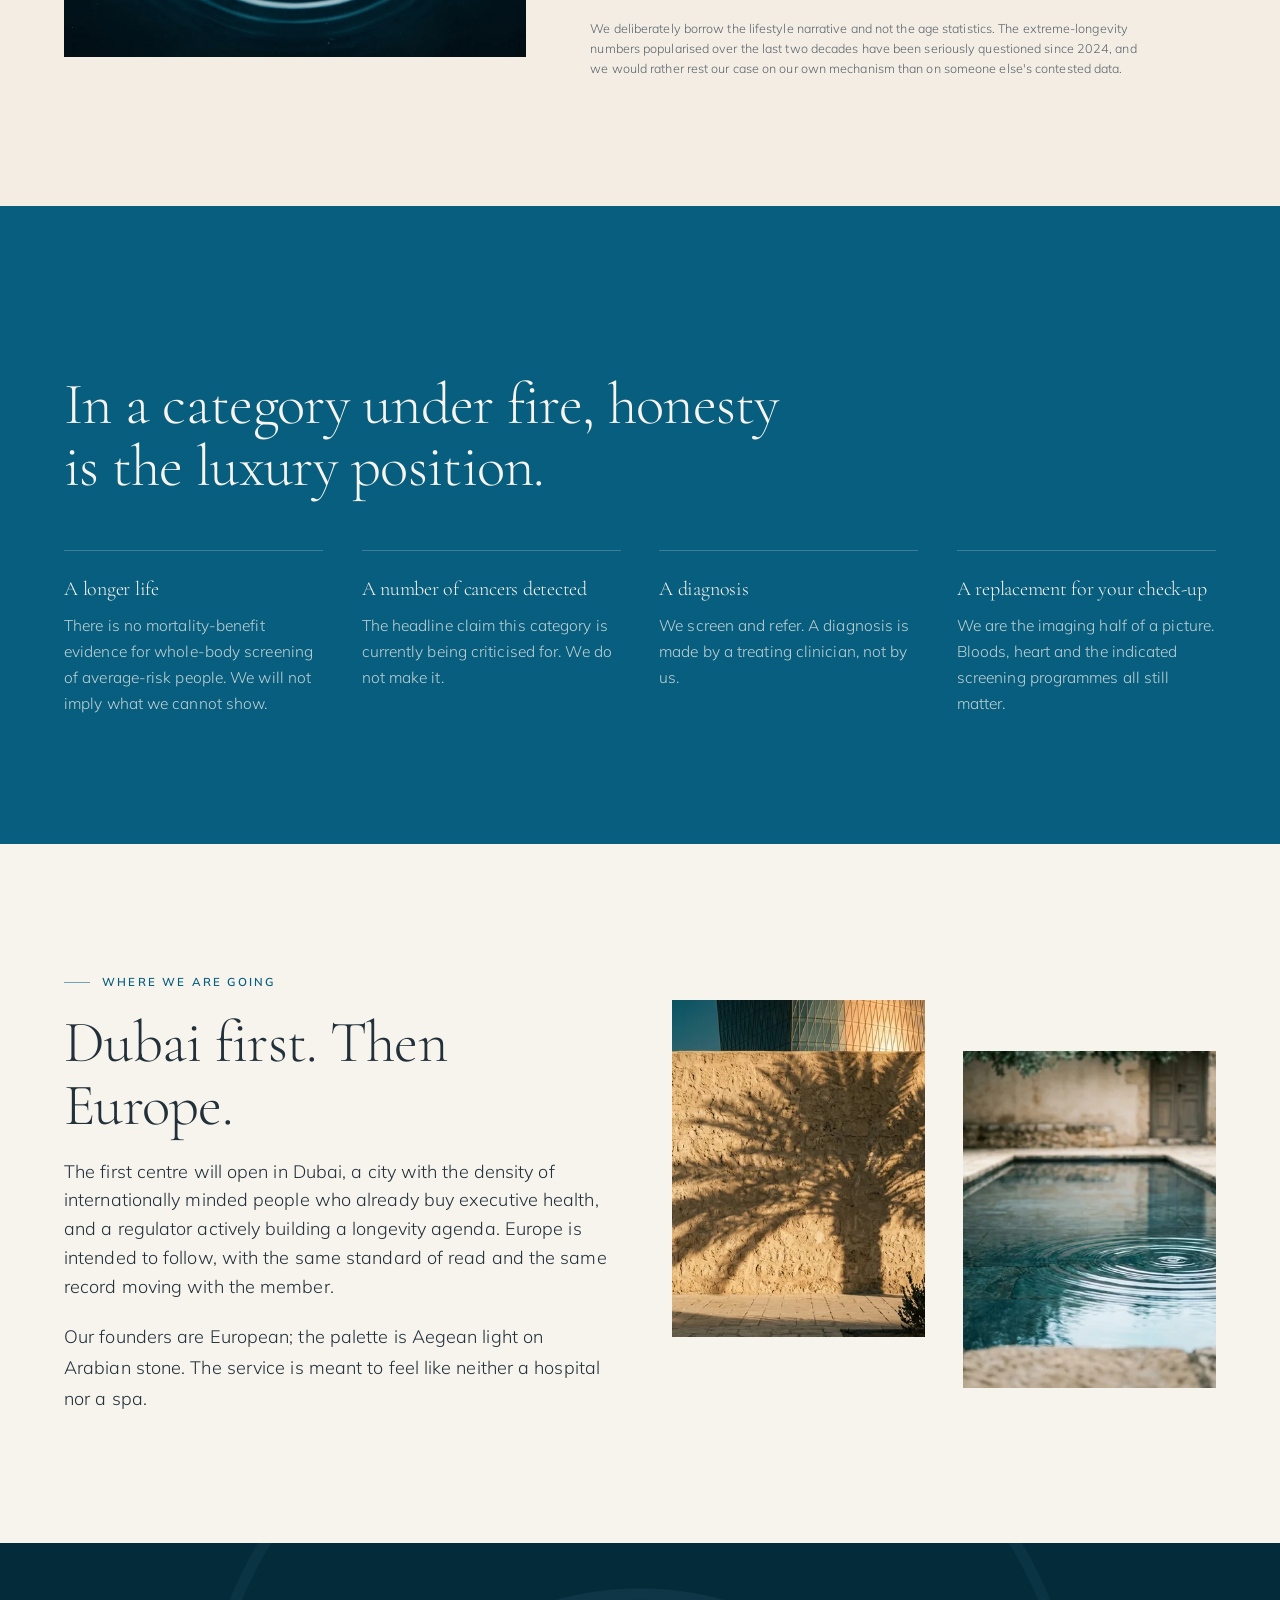
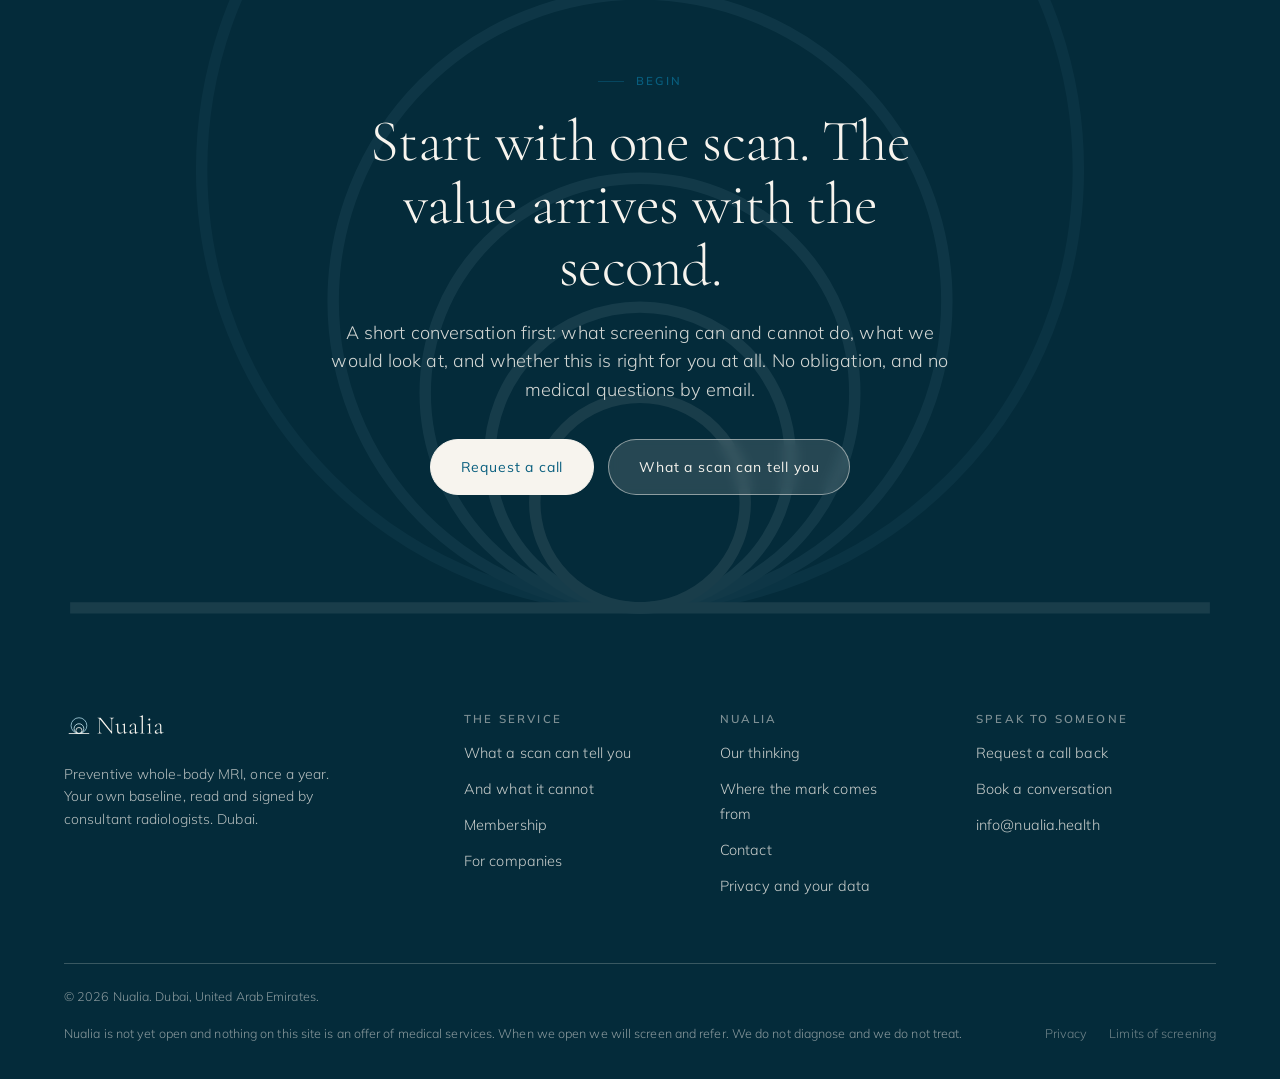
==== commit 88d8ca28: "Take the site out of search engines and reframe it as pre-opening" ====
--- a/approach.html
+++ b/approach.html
@@ -5,6 +5,7 @@
 <meta name="viewport" content="width=device-width,initial-scale=1">
 <title>Our thinking | Nualia</title>
 <meta name="description" content="Why a baseline rather than a scan, where the mark comes from, and what we will and will not claim.">
+<meta name="robots" content="noindex,nofollow">
 <meta property="og:title" content="Our thinking | Nualia">
 <meta property="og:description" content="Why a baseline rather than a scan, where the mark comes from, and what we will and will not claim.">
 <meta property="og:type" content="website">
@@ -13,6 +14,7 @@
 <link rel="stylesheet" href="assets/css/site.css">
 </head>
 <body data-page="approach">
+<div class="demo">Nualia is not open yet. This site describes the service we are building in Dubai.</div>
 <header class="hdr is-stuck">
   <a class="hdr__logo" href="index.html" aria-label="Nualia home">
     <span style="position:relative;display:block">
@@ -118,9 +120,9 @@
         <p class="eyebrow" data-rise>Where we are going</p>
         <h2 class="d2" data-rise="60">Dubai first. Then Europe.</h2>
         <p class="lede" data-rise="120">
-          The first centre is in Dubai, a city with the density of internationally minded
+          The first centre will open in Dubai, a city with the density of internationally minded
           people who already buy executive health, and a regulator actively building a
-          longevity agenda. Europe follows, with the same standard of read and the same
+          longevity agenda. Europe is intended to follow, with the same standard of read and the same
           record moving with the member.
         </p>
         <p data-rise="150">
@@ -188,7 +190,7 @@
     </div>
     <div class="ftr__bottom">
       <span>&copy; 2026 Nualia. Dubai, United Arab Emirates.</span>
-      <span>We screen and refer. We do not diagnose and we do not treat.</span>
+      <span>Nualia is not yet open and nothing on this site is an offer of medical services. When we open we will screen and refer. We do not diagnose and we do not treat.</span>
       <nav>
         <a href="privacy.html">Privacy</a>
         <a href="the-scan.html#limits">Limits of screening</a>
--- a/assets/css/site.css
+++ b/assets/css/site.css
@@ -36,7 +36,7 @@
   --max:1280px;
   --measure:63ch;
 
-  --demo:0px;
+  --demo:38px;
   --ease:cubic-bezier(.22,.61,.36,1);
   --slow:cubic-bezier(.16,1,.3,1);
 }
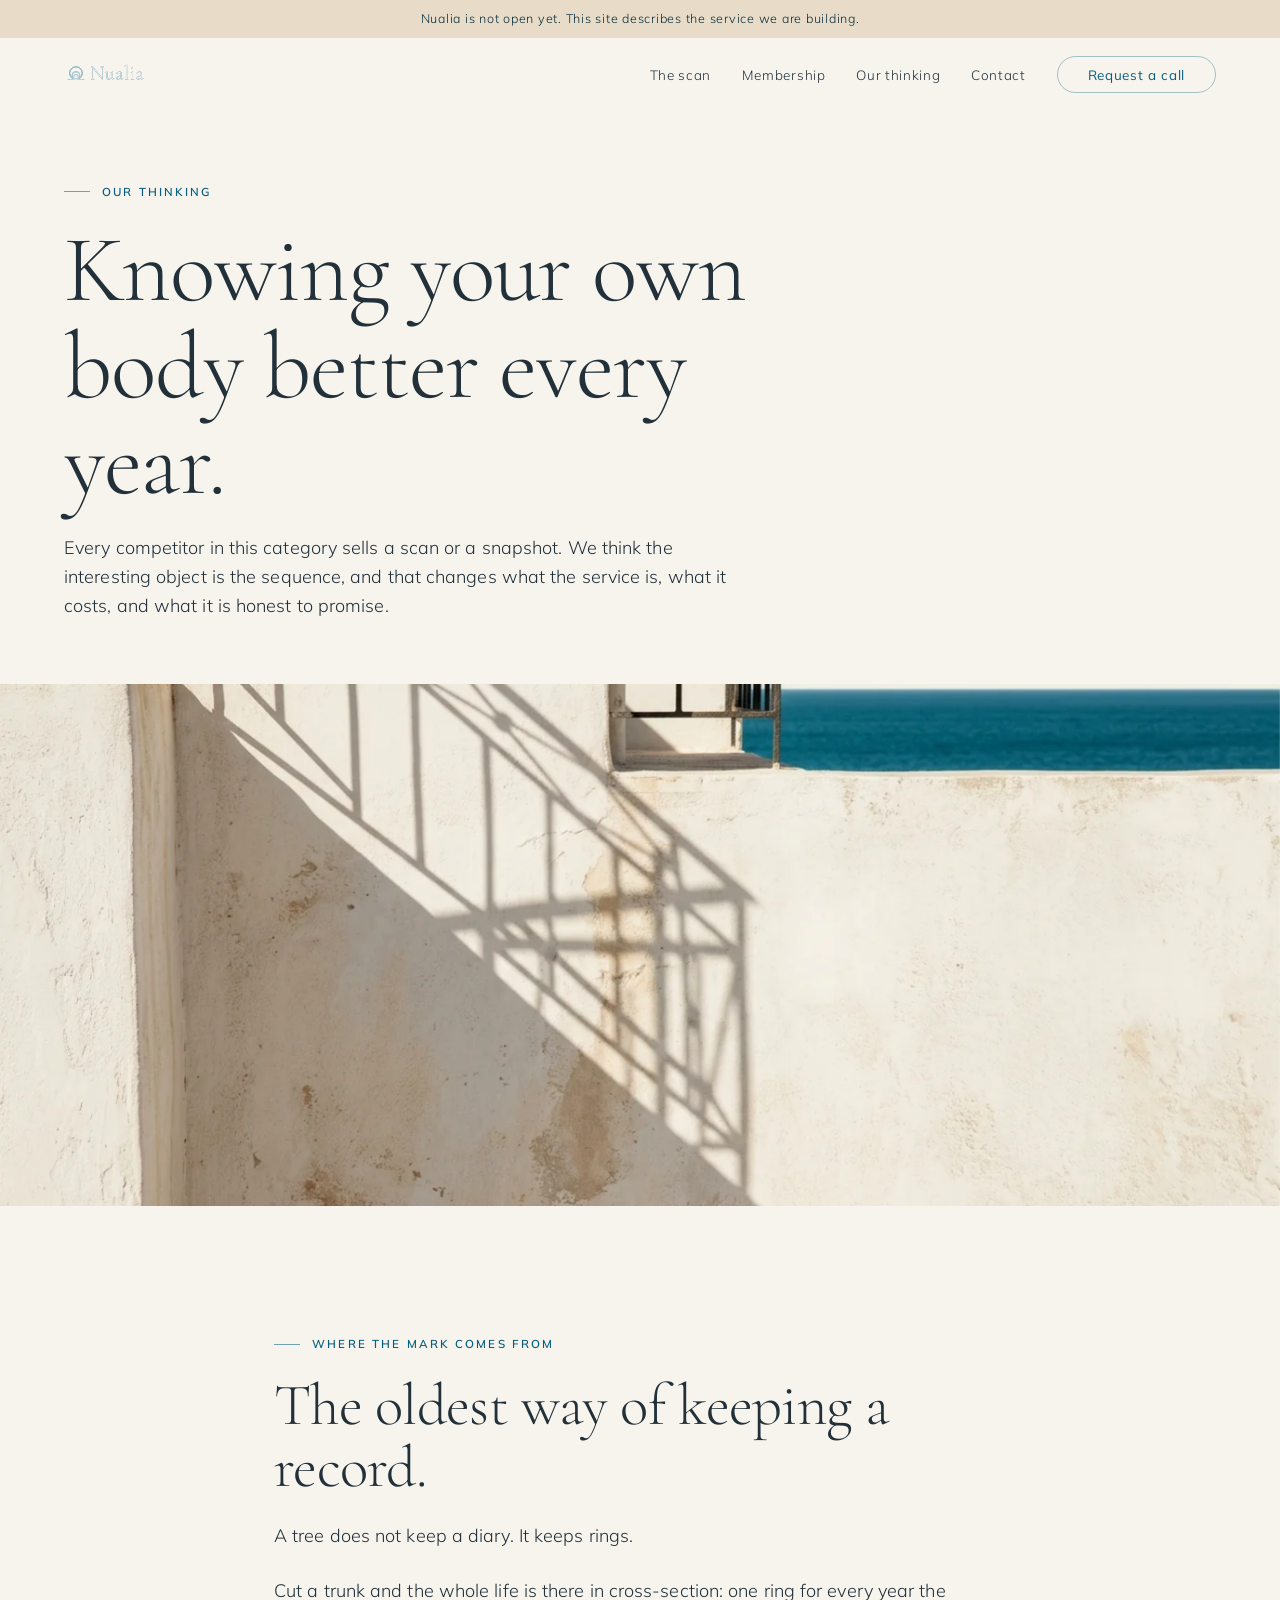
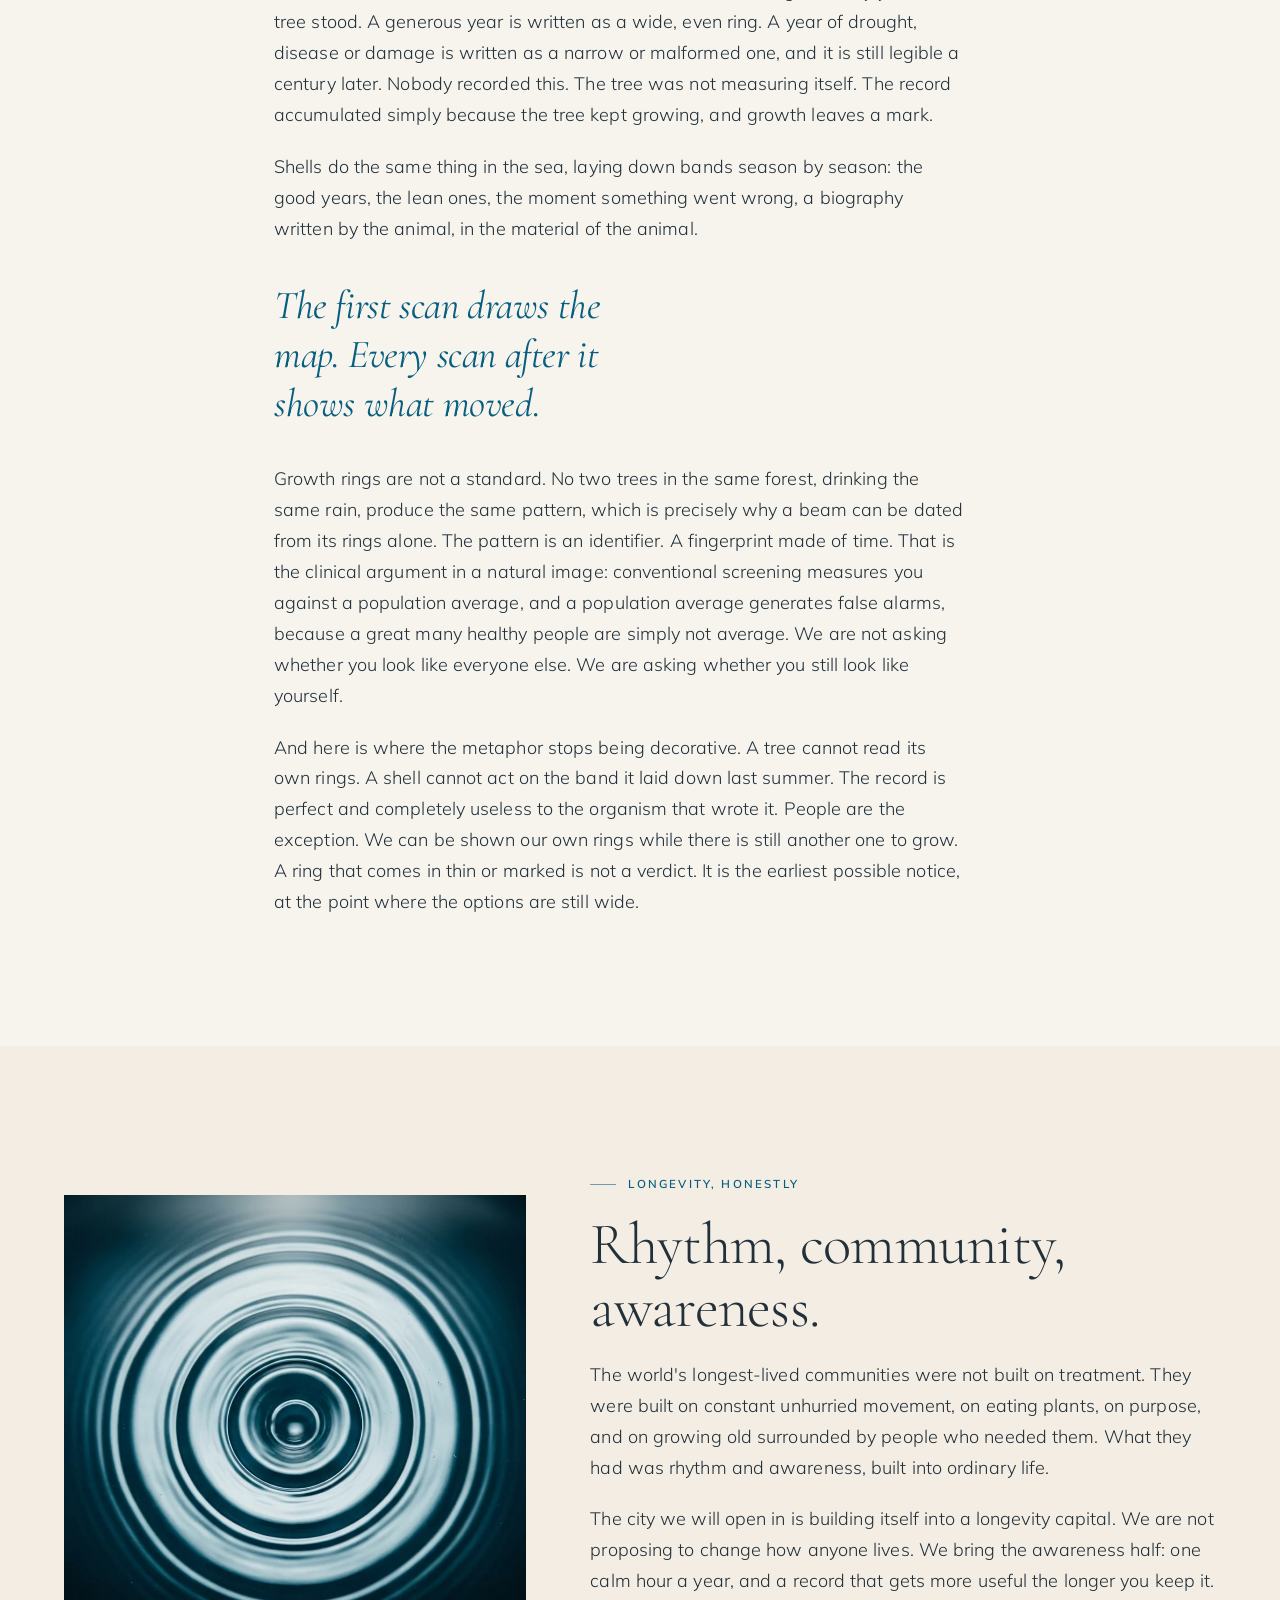
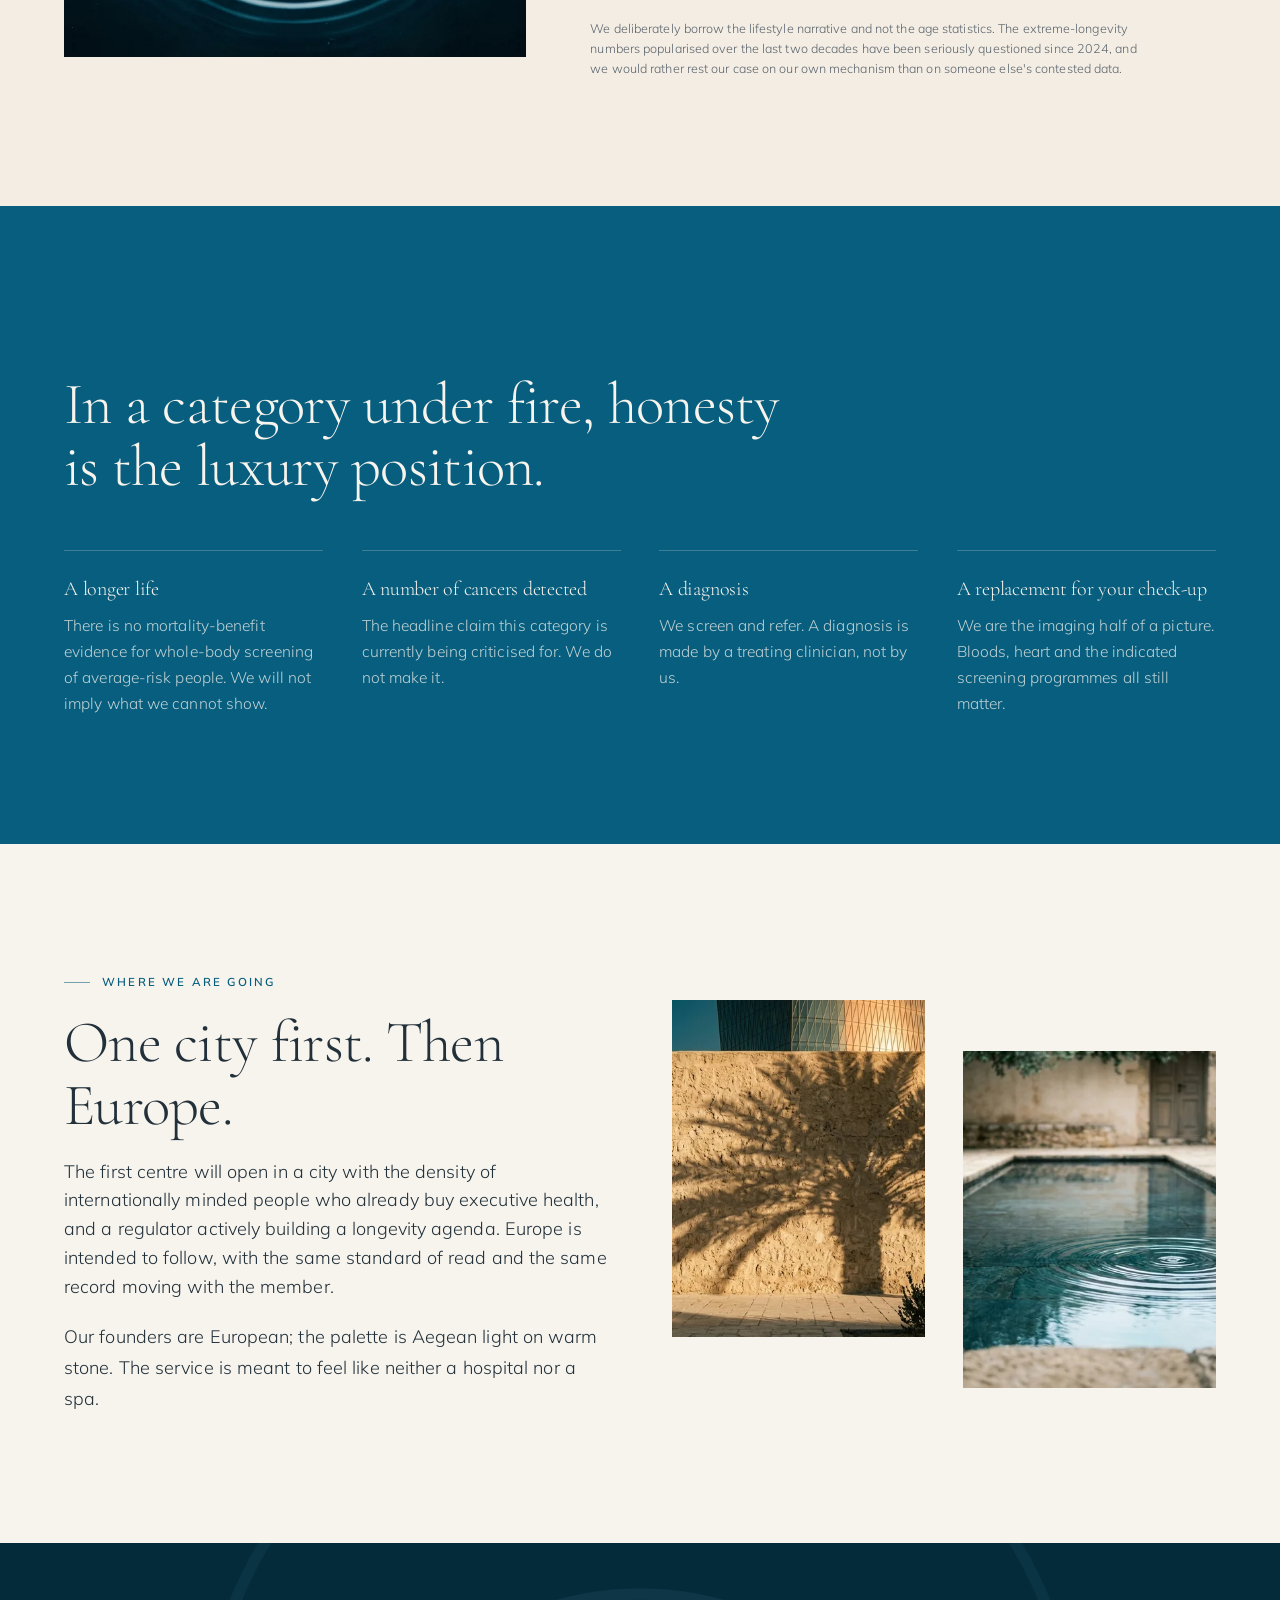
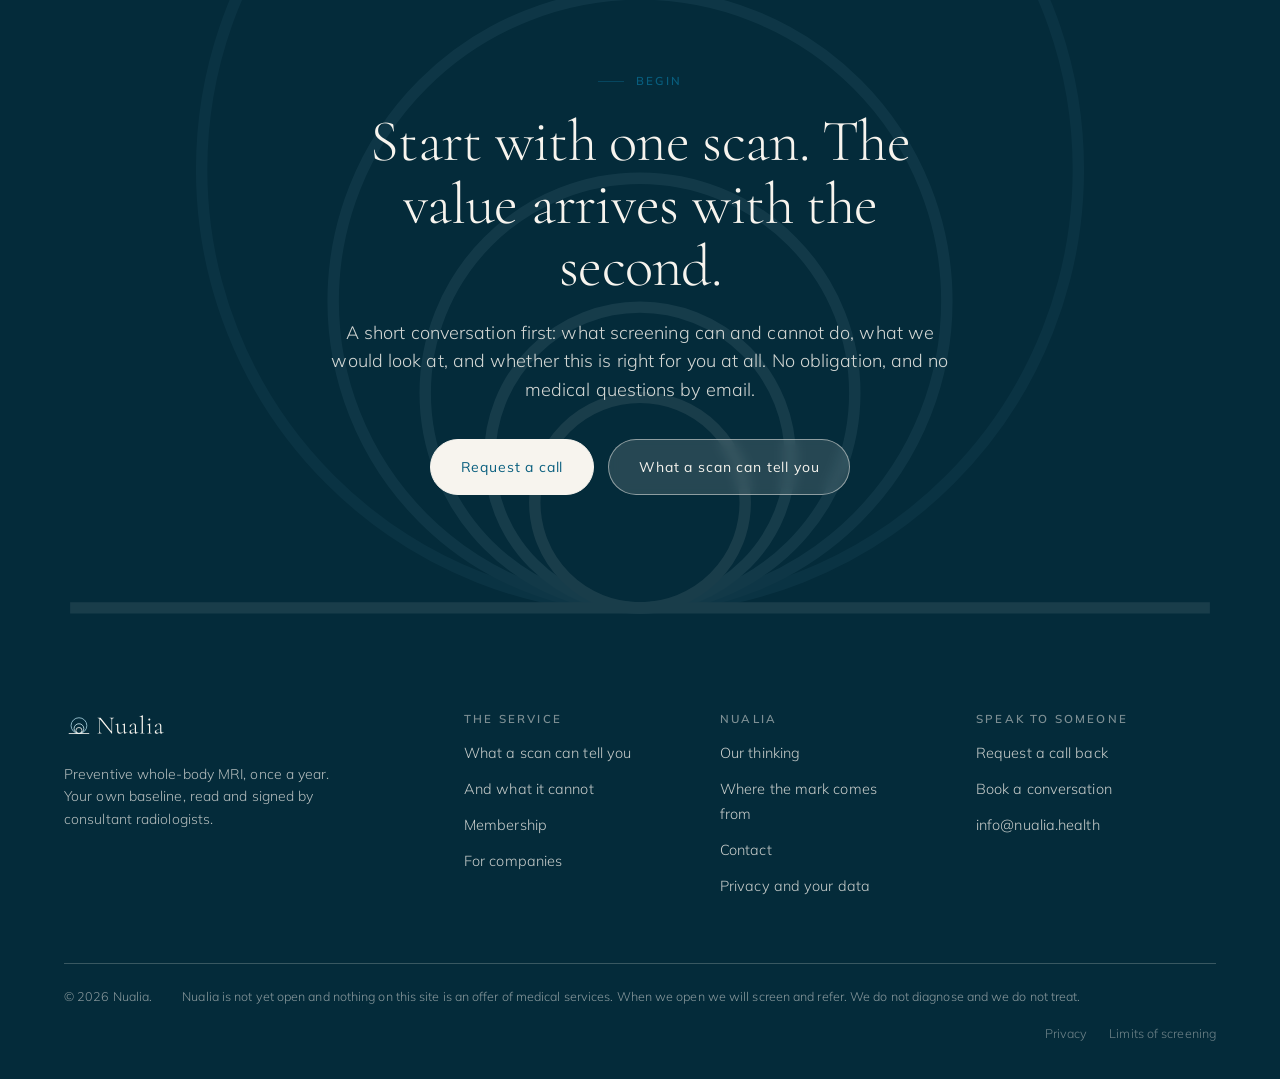
==== commit a3cadc7a: "Remove every reference to the launch city and country from the visible site" ====
--- a/approach.html
+++ b/approach.html
@@ -14,7 +14,7 @@
 <link rel="stylesheet" href="assets/css/site.css">
 </head>
 <body data-page="approach">
-<div class="demo">Nualia is not open yet. This site describes the service we are building in Dubai.</div>
+<div class="demo">Nualia is not open yet. This site describes the service we are building.</div>
 <header class="hdr is-stuck">
   <a class="hdr__logo" href="index.html" aria-label="Nualia home">
     <span style="position:relative;display:block">
@@ -92,7 +92,7 @@
           awareness, built into ordinary life.
         </p>
         <p data-rise="150">
-          Dubai is building itself into a longevity capital. We are not proposing to
+          The city we will open in is building itself into a longevity capital. We are not proposing to
           change how anyone lives. We bring the awareness half: one calm hour a year,
           and a record that gets more useful the longer you keep it.
         </p>
@@ -118,20 +118,20 @@
     <div class="split">
       <div class="stack">
         <p class="eyebrow" data-rise>Where we are going</p>
-        <h2 class="d2" data-rise="60">Dubai first. Then Europe.</h2>
+        <h2 class="d2" data-rise="60">One city first. Then Europe.</h2>
         <p class="lede" data-rise="120">
-          The first centre will open in Dubai, a city with the density of internationally minded
+          The first centre will open in a city with the density of internationally minded
           people who already buy executive health, and a regulator actively building a
           longevity agenda. Europe is intended to follow, with the same standard of read and the same
           record moving with the member.
         </p>
         <p data-rise="150">
-          Our founders are European; the palette is Aegean light on Arabian stone. The
+          Our founders are European; the palette is Aegean light on warm stone. The
           service is meant to feel like neither a hospital nor a spa.
         </p>
       </div>
       <div class="cards cards--2" data-rise="90">
-        <figure class="figure figure--tall zoom" style="margin:0"><img src="assets/img/dubai.webp" srcset="assets/img/dubai-sm.webp 900w, assets/img/dubai.webp 1600w" sizes="(min-width:900px) 24vw, 50vw" alt="Dubai at golden hour, seen low and quiet" loading="lazy" decoding="async"></figure>
+        <figure class="figure figure--tall zoom" style="margin:0"><img src="assets/img/palm-wall.webp" srcset="assets/img/palm-wall-sm.webp 900w, assets/img/palm-wall.webp 1600w" sizes="(min-width:900px) 24vw, 50vw" alt="A palm shadow across a stone wall at golden hour" loading="lazy" decoding="async"></figure>
         <figure class="figure figure--tall zoom" style="margin:0;margin-top:clamp(20px,4vw,56px)"><img src="assets/img/courtyard-water.webp" srcset="assets/img/courtyard-water-sm.webp 900w, assets/img/courtyard-water.webp 1600w" sizes="(min-width:900px) 24vw, 50vw" alt="Still water in a shaded courtyard" loading="lazy" decoding="async"></figure>
       </div>
     </div>
@@ -158,7 +158,7 @@
         <img src="assets/logo/wordmark-reversed.svg" alt="Nualia">
         <p class="small" style="color:rgba(247,244,238,.72);max-width:34ch">
           Preventive whole-body MRI, once a year. Your own baseline, read and signed
-          by consultant radiologists. Dubai.
+          by consultant radiologists.
         </p>
       </div>
       <div>
@@ -189,7 +189,7 @@
       </div>
     </div>
     <div class="ftr__bottom">
-      <span>&copy; 2026 Nualia. Dubai, United Arab Emirates.</span>
+      <span>&copy; 2026 Nualia.</span>
       <span>Nualia is not yet open and nothing on this site is an offer of medical services. When we open we will screen and refer. We do not diagnose and we do not treat.</span>
       <nav>
         <a href="privacy.html">Privacy</a>
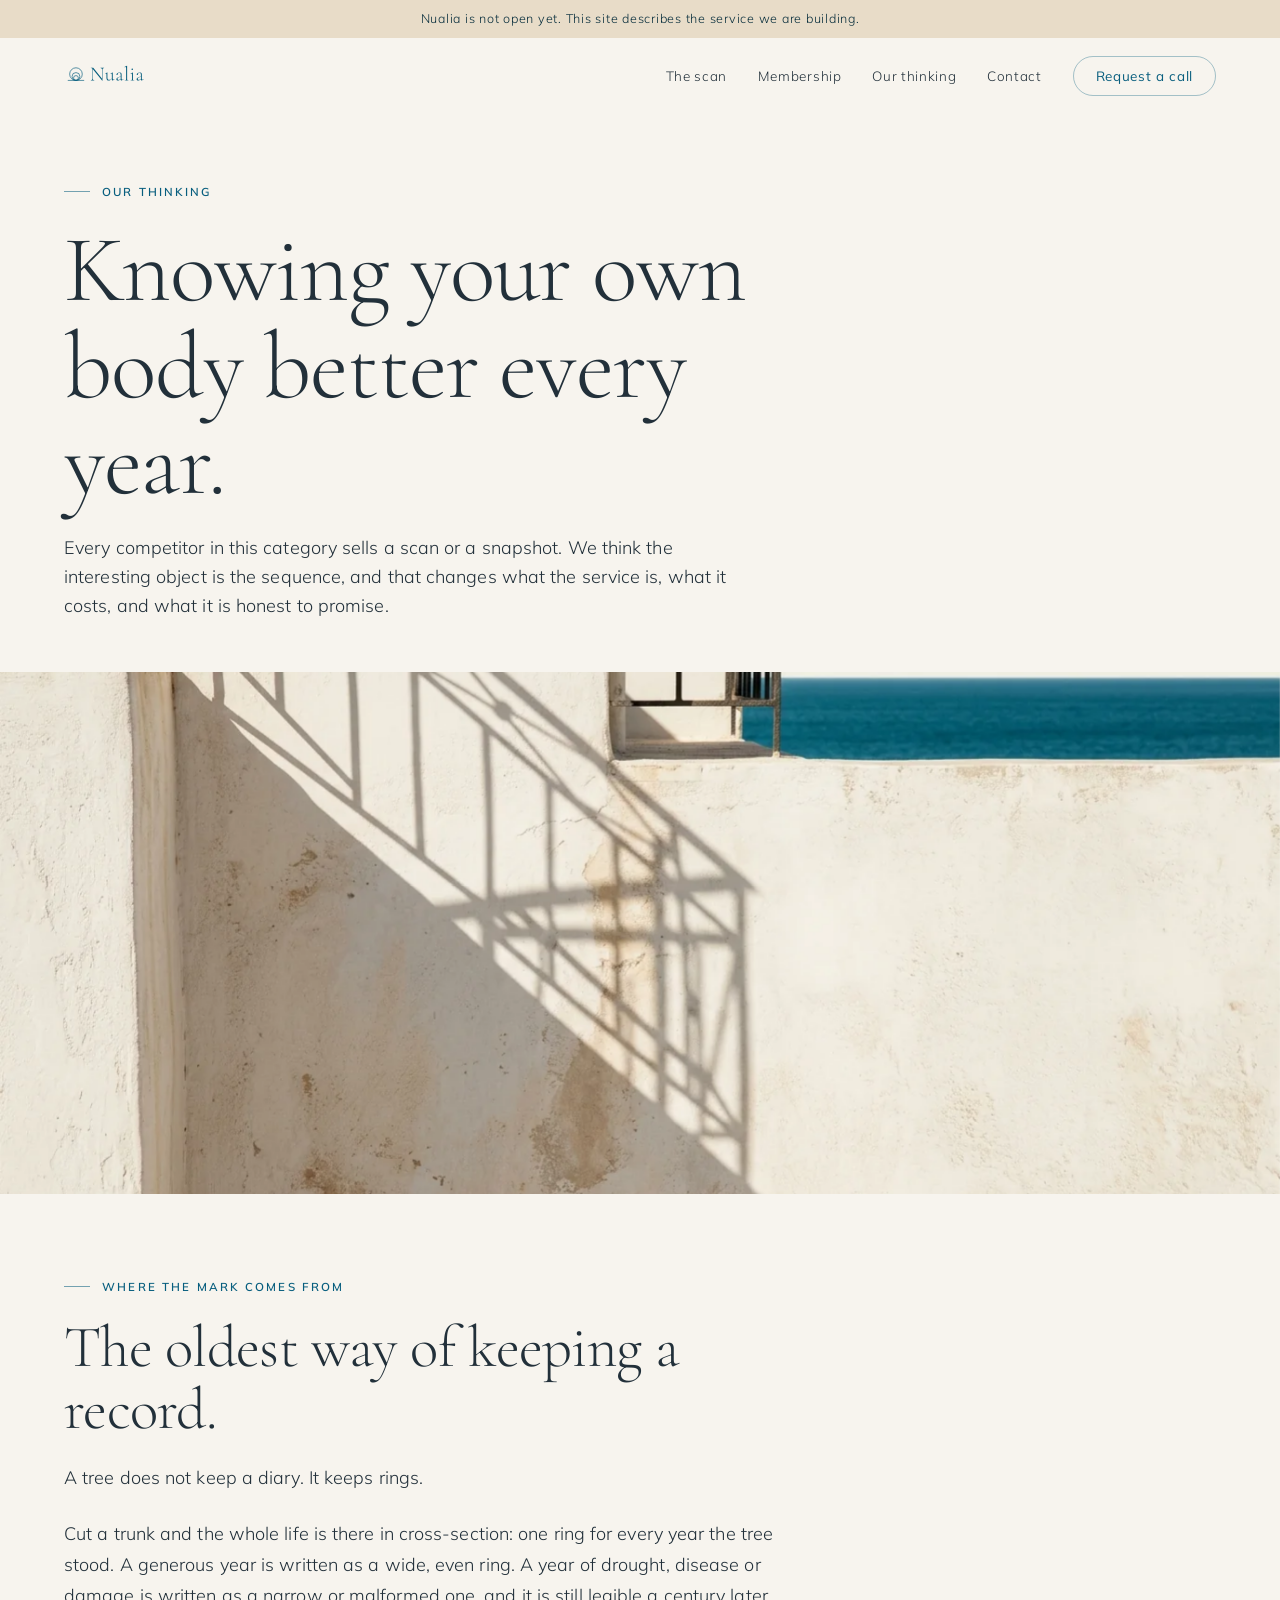
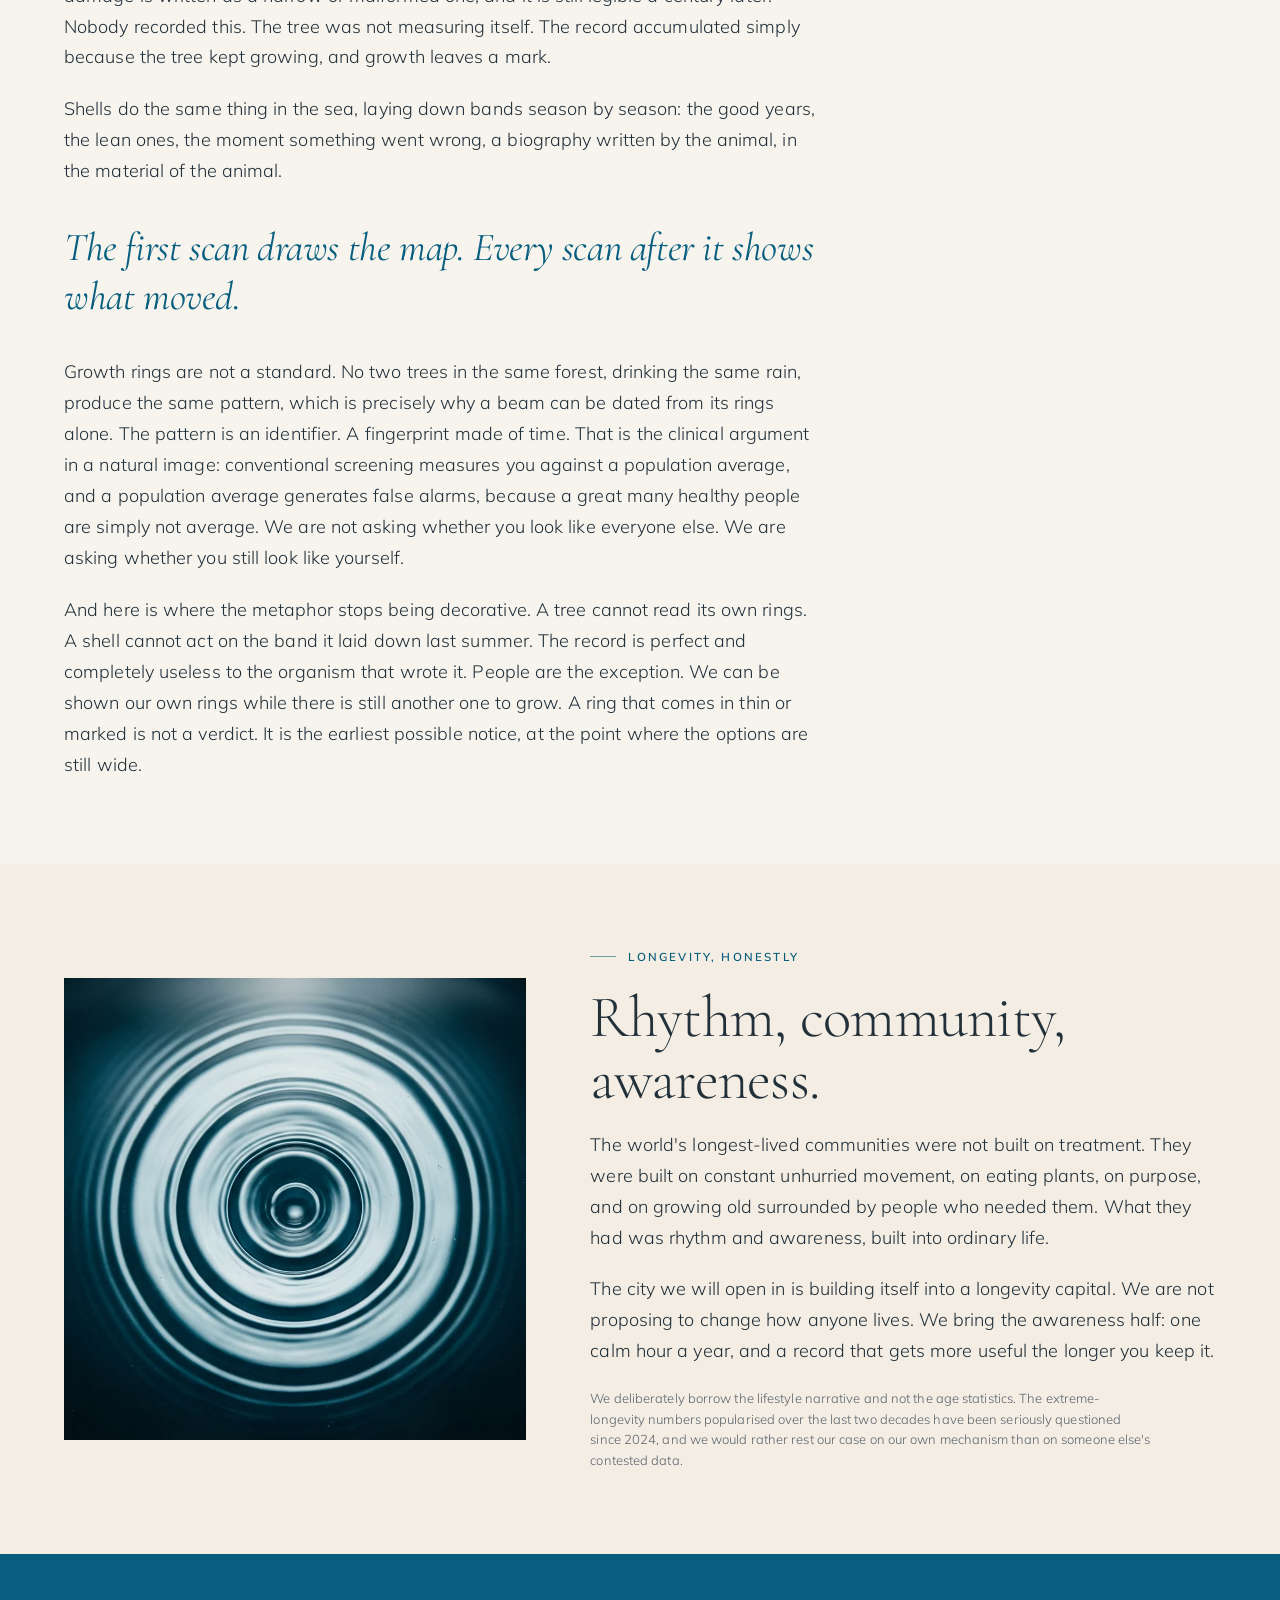
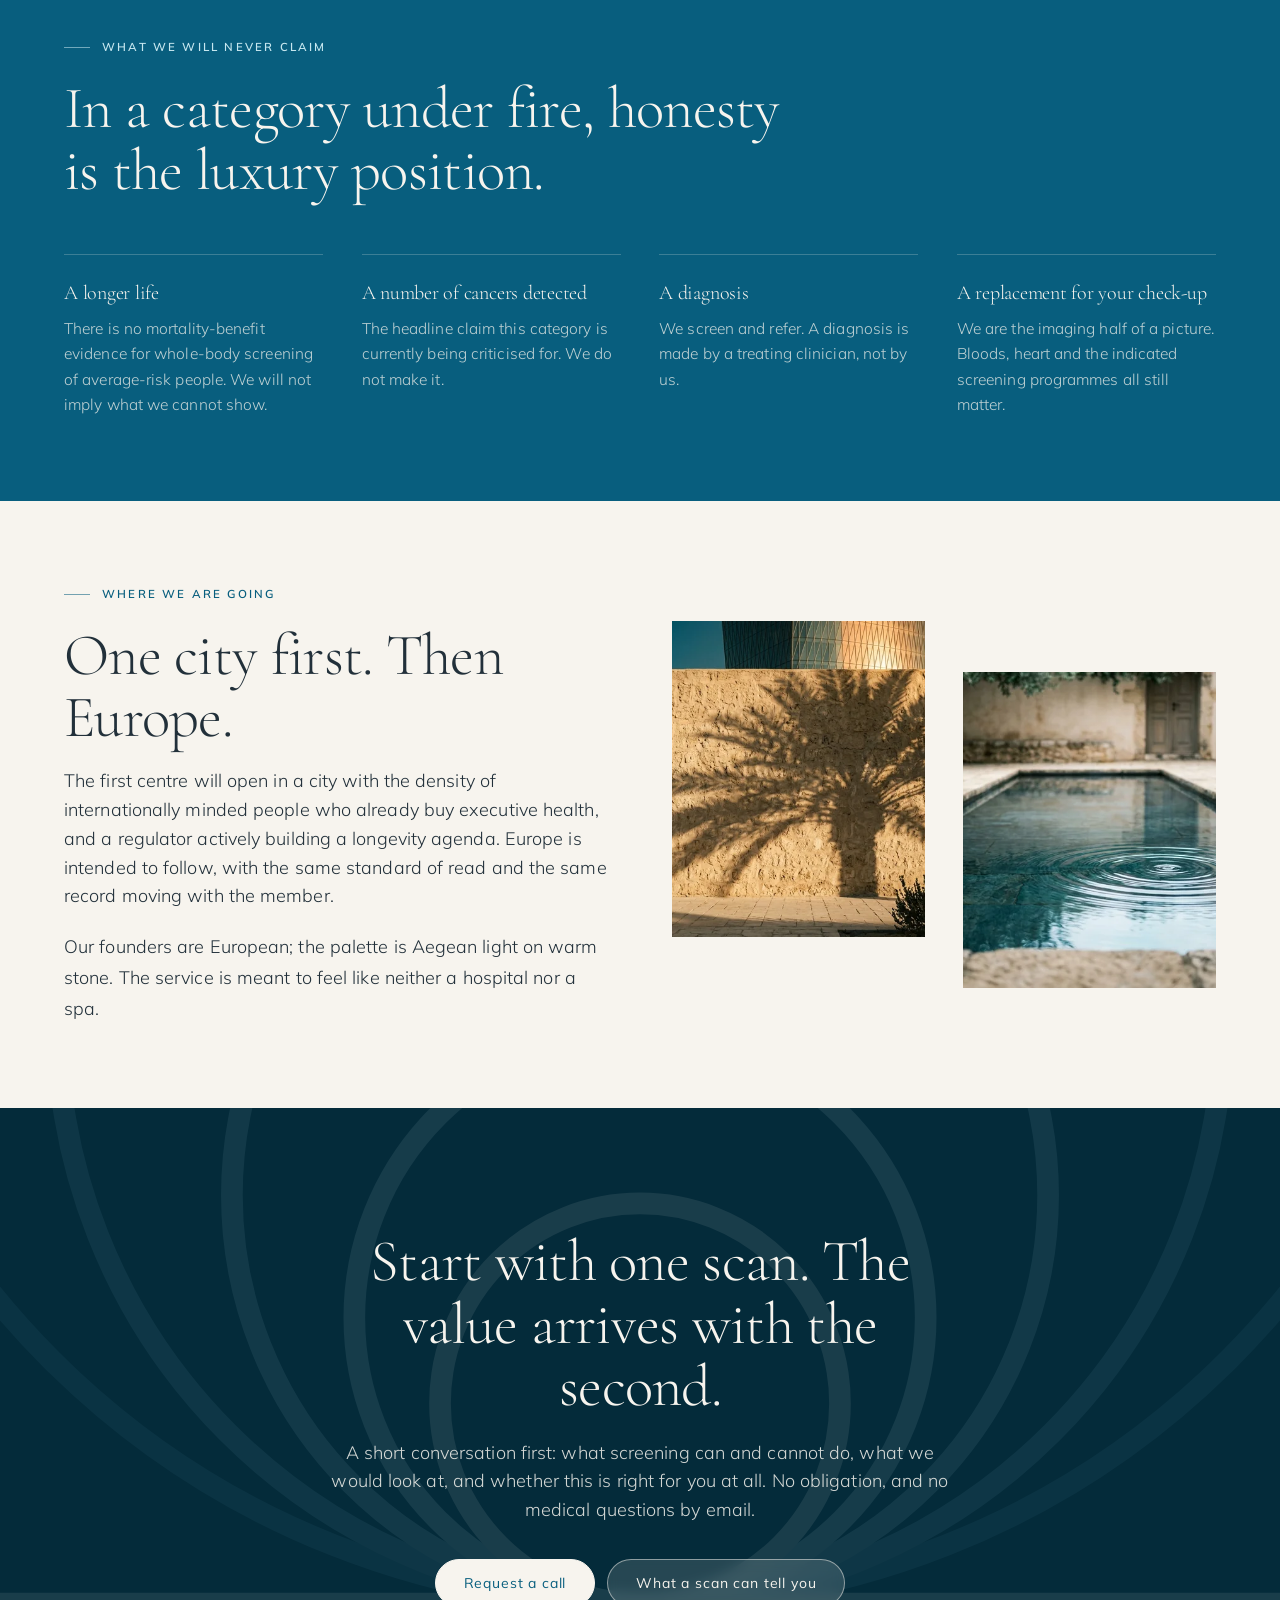
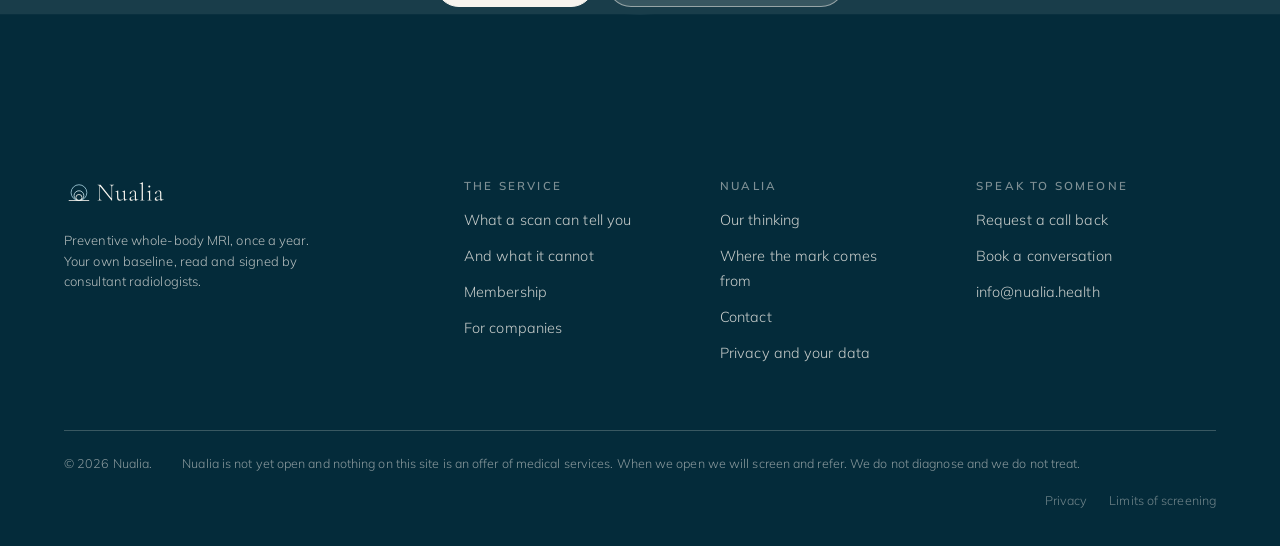
==== commit ba3b8226: "Site v2: one grid, one rhythm, quiet interactions Fix the invisible call button in the closing secti" ====
--- a/approach.html
+++ b/approach.html
@@ -12,6 +12,7 @@
 <meta name="theme-color" content="#085E7E">
 <link rel="icon" href="assets/logo/favicon.svg" type="image/svg+xml">
 <link rel="stylesheet" href="assets/css/site.css">
+<link rel="stylesheet" href="assets/css/system.css">
 </head>
 <body data-page="approach">
 <div class="demo">Nualia is not open yet. This site describes the service we are building.</div>
@@ -107,7 +108,7 @@
   </div>
 </section><section class="section bg-lagoon">
   <div class="wrap">
-    <div style="max-width:720px;margin-bottom:clamp(32px,4vw,54px)">
+    <div class="intro">
       <p class="eyebrow" data-rise>What we will never claim</p>
       <h2 class="d2" data-rise="60">In a category under fire, honesty is the luxury position.</h2>
     </div>
@@ -130,7 +131,7 @@
           service is meant to feel like neither a hospital nor a spa.
         </p>
       </div>
-      <div class="cards cards--2" data-rise="90">
+      <div class="cards cards--2 swipe" data-rise="90">
         <figure class="figure figure--tall zoom" style="margin:0"><img src="assets/img/palm-wall.webp" srcset="assets/img/palm-wall-sm.webp 900w, assets/img/palm-wall.webp 1600w" sizes="(min-width:900px) 24vw, 50vw" alt="A palm shadow across a stone wall at golden hour" loading="lazy" decoding="async"></figure>
         <figure class="figure figure--tall zoom" style="margin:0;margin-top:clamp(20px,4vw,56px)"><img src="assets/img/courtyard-water.webp" srcset="assets/img/courtyard-water-sm.webp 900w, assets/img/courtyard-water.webp 1600w" sizes="(min-width:900px) 24vw, 50vw" alt="Still water in a shaded courtyard" loading="lazy" decoding="async"></figure>
       </div>
@@ -199,5 +200,6 @@
   </div>
 </footer>
 <script src="assets/js/site.js" defer></script>
+<script src="assets/js/enhance.js" defer></script>
 </body>
 </html>
--- a/assets/css/site.css
+++ b/assets/css/site.css
@@ -109,7 +109,7 @@
 .hdr.is-stuck::after{opacity:1}
 .hdr__logo{flex:none;display:block}
 .hdr__logo img{height:24px;width:auto;transition:opacity .4s var(--ease)}
-.hdr__logo .rev{position:absolute;top:0;left:0}
+.hdr__logo .rev{position:absolute;top:0;left:0;opacity:0}
 .hdr__nav{margin-left:auto;display:flex;align-items:center;gap:clamp(18px,2.4vw,38px)}
 .hdr__nav a{
   font-size:13.5px;letter-spacing:.05em;text-decoration:none;position:relative;
@@ -123,6 +123,9 @@
 /* over the hero, before scroll, the header is reversed */
 .hdr--over{color:var(--plaster)}
 .hdr--over .hdr__logo .lit{opacity:0}
+.hdr--over .hdr__logo .rev{opacity:1}
+.hdr--over:not(.is-stuck) .hdr__nav .btn--ghost{color:var(--plaster);border-color:rgba(247,244,238,.55)}
+.hdr--over:not(.is-stuck) .hdr__nav .btn--ghost:hover{background:var(--plaster);color:var(--lagoon)}
 .hdr.is-stuck{color:var(--ink)}
 .hdr.is-stuck .hdr__logo .lit{opacity:1}
 .hdr.is-stuck .hdr__logo .rev{opacity:0}
@@ -408,7 +411,16 @@
     transition:clip-path .7s var(--slow);
   }
   .hdr__nav a{font-family:var(--display);font-size:30px;letter-spacing:0;padding:10px 0}
-  .hdr__nav .btn{margin-top:20px}
+  .hdr__nav .btn{margin-top:22px;font-family:var(--body);font-size:15px;letter-spacing:.06em;color:var(--plaster);border-color:rgba(247,244,238,.55);padding:14px 30px}
+  .hdr__nav .btn:hover{background:var(--plaster);color:var(--lagoon)}
+  .hdr__nav a.btn::after{display:none}
+  /* a backdrop-filter on the header would trap the fixed menu inside the header bar */
+  .hdr.is-stuck{backdrop-filter:none;-webkit-backdrop-filter:none;background:rgba(247,244,238,.97)}
+  body.nav-open .hdr{background:transparent;color:var(--plaster)}
+  body.nav-open .hdr::after{opacity:0}
+  body.nav-open .hdr__logo{position:relative;z-index:2}
+  body.nav-open .hdr .hdr__logo .lit{opacity:0}
+  body.nav-open .hdr .hdr__logo .rev{opacity:1}
   body.nav-open .hdr__nav{clip-path:circle(150% at calc(100% - 44px) 34px)}
   body.nav-open{overflow:hidden}
   .hdr__burger{
--- a/assets/css/system.css
+++ b/assets/css/system.css
@@ -0,0 +1,194 @@
+/* ==========================================================================
+   Nualia: layout system and interaction layer (v2, November 2026)
+   Loaded after site.css on every page. One column grid, one heading rule,
+   one rhythm, one type scale, one button family, and quiet hover feedback.
+   ========================================================================== */
+
+:root{
+  --read:760px;                          /* the reading column */
+  --pad:clamp(56px,6.5vw,96px);          /* one section rhythm */
+  --lift:cubic-bezier(.2,.8,.2,1);
+  --t-body-s:15.5px;                     /* secondary text, everywhere */
+  --t-cap:13px;                          /* captions and notes */
+}
+
+/* ---------------------------------------------------------- 1. fixes */
+/* the light button sat inside ".bg-lagoon a{color:plaster}" and lost its text */
+.bg-lagoon a.btn--light,.bg-deep a.btn--light,.hero a.btn--light{color:var(--lagoon)}
+.bg-lagoon a.btn--light:hover,.bg-deep a.btn--light:hover,.hero a.btn--light:hover{color:var(--lagoon-deep)}
+/* the oversized mark was capped by img{max-width:100%}, so its horizon ended
+   in open space; restored so every visible line runs off an edge */
+.bleed__mark{max-width:none}
+
+.bg-deep .eyebrow{color:var(--sky)}
+
+/* ------------------------------------------------- 4. one column grid */
+/* narrow sections keep the shared left edge and narrow their content instead
+   of re-centring the whole column (CTA sections are the one exception) */
+.wrap[style*="max-width"]:not(.centred){max-width:var(--max)!important}
+.wrap[style*="max-width"]:not(.centred)>*{max-width:var(--read)}
+.intro{max-width:var(--read);margin-bottom:clamp(36px,4vw,56px)}
+.intro .lede{margin-top:18px}
+
+/* ----------------------------------------------------------- 6. rhythm */
+.section{padding-block:var(--pad)}
+.section--tight{padding-block:clamp(44px,5vw,72px)}
+.opener{padding-bottom:clamp(36px,4vw,56px)}
+.opener+.section{padding-top:clamp(40px,4.5vw,64px)}
+.stack>*+*{margin-top:clamp(14px,1.4vw,22px)}
+.split{gap:clamp(30px,5vw,80px)}
+
+/* --------------------------------------------------- 8. one type scale */
+.card p,.day__step p,.years span,.ledger li,.acc__panel p,.light p,.tlist span,
+.stat span,.callout,.versus__row>*,.panel ul.look li{font-size:var(--t-body-s);line-height:1.65}
+.note,.figcap,.plate figcaption,.small{font-size:var(--t-cap);line-height:1.6}
+.card h3,.day__step h3,.light h3,.years b,.acc__btn{font-size:clamp(20px,1.5vw,24px);line-height:1.25}
+.eyebrow,.layer__tag,.panel .who,.panel h4,.ftr h4{font-size:11.5px;letter-spacing:.19em}
+
+/* -------------------------------------------------- 9. one button family */
+.btn{min-height:48px;padding:0 28px;font-size:14px;line-height:1}
+.hdr__nav .btn{min-height:40px;padding:0 22px;font-size:13.5px}
+.btns{gap:12px}
+
+/* ------------------------------------------- 7. no half-empty columns */
+.split{align-items:center}
+.rings{align-items:center}
+.rings__art{max-width:440px}
+@media (min-width:900px){
+  .split .figure--tall{aspect-ratio:4/5}
+}
+
+/* =================================================== interaction layer */
+
+/* 11. cards: the hairline draws across, the content lifts, the icon wakes */
+.card,.day__step,.light,.ftr__top>div{position:relative}
+.card::after,.light::after{
+  content:"";position:absolute;top:-1px;left:0;height:1px;width:0;background:var(--lagoon);
+  transition:width .7s var(--slow);
+}
+.bg-lagoon .card::after,.bg-deep .card::after,.bg-deep .day__step::after{background:var(--sky)}
+.card>*,.day__step>*,.light>*{transition:transform .55s var(--lift)}
+.card .icon,.day__step .icon,.light .icon,.layer .icon{transition:transform .55s var(--lift),color .4s var(--ease)}
+@media (hover:hover){
+  .card:hover::after,.light:hover::after{width:100%}
+  .card:hover>*,.day__step:hover>*,.light:hover>*{transform:translateY(-4px)}
+  .card:hover .icon,.day__step:hover .icon,.light:hover .icon{transform:translateY(-6px) scale(1.08)}
+  .card:hover h3,.day__step:hover h3,.light:hover h3{color:var(--lagoon)}
+  .bg-lagoon .card:hover h3,.bg-deep .card:hover h3,.bg-deep .day__step:hover h3{color:var(--sky)}
+  .layer{transition:transform .6s var(--lift),box-shadow .6s var(--ease)}
+  .layer:hover{transform:translateY(-4px);box-shadow:0 30px 60px -40px rgba(4,43,58,.45)}
+  .tlist li{transition:background .35s var(--ease),padding .45s var(--lift)}
+  .tlist li:hover{background:rgba(198,231,239,.35);padding-left:8px}
+  .layer--core .tlist li:hover{background:rgba(247,244,238,.08)}
+  .tlist li:hover .icon{transform:scale(1.12)}
+  .ledger li,.versus__row{transition:background .35s var(--ease),padding .45s var(--lift)}
+  .ledger li:hover{background:rgba(255,255,255,.55);padding-left:38px}
+  .versus__row:not(.versus__head):hover{background:rgba(198,231,239,.28);padding-inline:12px}
+  .years li{transition:opacity .6s var(--ease),padding .45s var(--lift)}
+  .years li.on:hover{padding-left:34px}
+}
+
+/* 12. icons draw themselves once, when they arrive */
+.icon.draw path:not([stroke-dasharray]),.icon.draw circle:not([stroke-dasharray]),.icon.draw rect:not([stroke-dasharray]),.icon.draw line:not([stroke-dasharray]),.icon.draw polyline:not([stroke-dasharray]),.icon.draw ellipse:not([stroke-dasharray]){
+  stroke-dasharray:var(--l,120);stroke-dashoffset:var(--l,120);transition:stroke-dashoffset 1.3s var(--slow)
+}
+.icon.draw.drawn path:not([stroke-dasharray]),.icon.draw.drawn circle:not([stroke-dasharray]),.icon.draw.drawn rect:not([stroke-dasharray]),.icon.draw.drawn line:not([stroke-dasharray]),.icon.draw.drawn polyline:not([stroke-dasharray]),.icon.draw.drawn ellipse:not([stroke-dasharray]){stroke-dashoffset:0}
+
+/* 13. photographs: a slow zoom and a passing sheen */
+.figure img,.plate img{transition:transform 1.4s var(--slow)}
+.figure::after,.plate::after{
+  content:"";position:absolute;inset:0;pointer-events:none;
+  background:linear-gradient(115deg,transparent 35%,rgba(255,255,255,.22) 50%,transparent 65%);
+  transform:translateX(-120%);transition:transform 1.2s var(--slow);
+}
+.plate{position:relative}
+@media (hover:hover){
+  .figure:hover img,.plate:hover img{transform:scale(1.04)}
+  .figure:hover::after,.plate:hover::after{transform:translateX(120%)}
+}
+
+/* 15. questions and limits: the whole row answers the pointer */
+.acc__btn{transition:color .35s var(--ease),padding .45s var(--lift)}
+.acc__btn::before,.acc__btn::after{transition:transform .5s var(--slow),opacity .4s,background .3s}
+@media (hover:hover){
+  .acc__item:hover .acc__btn{color:var(--lagoon);padding-left:10px}
+}
+.acc__item{transition:background .35s var(--ease)}
+.acc__item:hover,.acc__item.open{background:linear-gradient(90deg,rgba(198,231,239,.32),transparent 85%)}
+.acc__item.open .acc__btn{color:var(--lagoon)}
+.acc__item.open .acc__btn::before{transform:rotate(180deg)}
+.acc__panel>div{padding-left:10px}
+
+/* links: arrow and underline respond together */
+.lnk:hover{color:var(--lagoon-deep)}
+.bg-lagoon .lnk:hover,.bg-deep .lnk:hover{color:var(--sky)}
+
+/* focus is always visible for keyboard users */
+:focus-visible{outline:2px solid var(--lagoon);outline-offset:3px;border-radius:2px}
+.bg-lagoon :focus-visible,.bg-deep :focus-visible,.hero :focus-visible{outline-color:var(--sky)}
+
+/* 16. reading progress and section dots */
+.progress{position:fixed;left:0;right:0;top:var(--demo);height:2px;z-index:70;pointer-events:none}
+.progress i{display:block;height:100%;width:100%;background:var(--lagoon);transform-origin:left;transform:scaleX(0)}
+.dots{position:fixed;right:22px;top:50%;transform:translateY(-50%);z-index:55;display:none;flex-direction:column;gap:12px}
+@media (min-width:1180px){.dots{display:flex}}
+.dots a{position:relative;display:block;width:9px;height:9px;border-radius:50%;border:1px solid var(--lagoon);background:transparent;transition:background .35s,transform .45s var(--lift)}
+.dots a.on{background:var(--lagoon);transform:scale(1.25)}
+.dots a span{
+  position:absolute;right:20px;top:50%;transform:translate(6px,-50%);white-space:nowrap;
+  font-size:11.5px;letter-spacing:.14em;text-transform:uppercase;color:var(--lagoon-deep);
+  background:rgba(247,244,238,.95);padding:5px 10px;border-radius:999px;box-shadow:0 8px 24px -14px rgba(4,43,58,.6);
+  opacity:0;pointer-events:none;transition:opacity .3s,transform .45s var(--lift)
+}
+.dots a:hover span{opacity:1;transform:translate(0,-50%)}
+.dots.on-dark a{border-color:var(--sky)}
+.dots.on-dark a.on{background:var(--sky)}
+
+/* ===================================================== home: inside the scan */
+.inside .day{margin-top:clamp(44px,5vw,72px)}
+.bg-deep .day__step{border-top-color:var(--hair-rev)}
+.bg-deep .day__step p{color:rgba(247,244,238,.72)}
+.bg-deep .day__step .n{color:var(--sky)}
+.bg-deep .day__step::after{background:var(--sky)}
+
+/* =========================================================== 18. phone */
+@media (max-width:759px){
+  .swipe{display:flex!important;gap:14px;overflow-x:auto;scroll-snap-type:x mandatory;
+    margin-inline:calc(-1 * var(--gut));padding-inline:var(--gut);scroll-padding-inline:var(--gut);
+    -webkit-overflow-scrolling:touch;scrollbar-width:none}
+  .swipe::-webkit-scrollbar{display:none}
+  .swipe>*{flex:0 0 78%;scroll-snap-align:start;margin-top:0!important}
+  .swipe .figure--tall{aspect-ratio:4/5}
+  .swipe-hint{display:flex;gap:6px;justify-content:center;margin-top:16px}
+  .swipe-hint i{width:6px;height:6px;border-radius:50%;background:var(--hair);transition:background .3s,width .4s var(--lift)}
+  .swipe-hint i.on{background:var(--lagoon);width:18px;border-radius:3px}
+}
+@media (min-width:760px){.swipe-hint{display:none}}
+
+/* 20. a call bar on phones */
+.callbar{display:none}
+@media (max-width:840px){
+  .callbar{
+    display:flex;position:fixed;left:12px;right:12px;bottom:calc(12px + env(safe-area-inset-bottom,0px));z-index:58;
+    align-items:center;justify-content:space-between;gap:12px;
+    padding:10px 10px 10px 20px;border-radius:999px;background:rgba(4,43,58,.94);color:var(--plaster);
+    box-shadow:0 18px 40px -18px rgba(4,43,58,.7);
+    transform:translateY(140%);transition:transform .55s var(--slow);
+  }
+  .callbar.show{transform:none}
+  .callbar span{font-size:13.5px;letter-spacing:.02em;opacity:.85}
+  .callbar .btn{min-height:42px;padding:0 20px;font-size:13.5px}
+  body.nav-open .callbar{transform:translateY(140%)}
+}
+
+@media (prefers-reduced-motion:reduce){
+  .card>*,.day__step>*,.light>*,.layer,.figure img,.plate img,.tlist li,.acc__btn{transition:none!important;transform:none!important}
+  .icon.draw *{stroke-dashoffset:0!important;transition:none!important}
+}
+
+/* phones: the four steps of the day sit two by two */
+@media (max-width:859px){
+  .day{grid-template-columns:1fr 1fr;column-gap:18px}
+  .day__step{padding:22px 0}
+  .day__step p{font-size:14px}
+}
